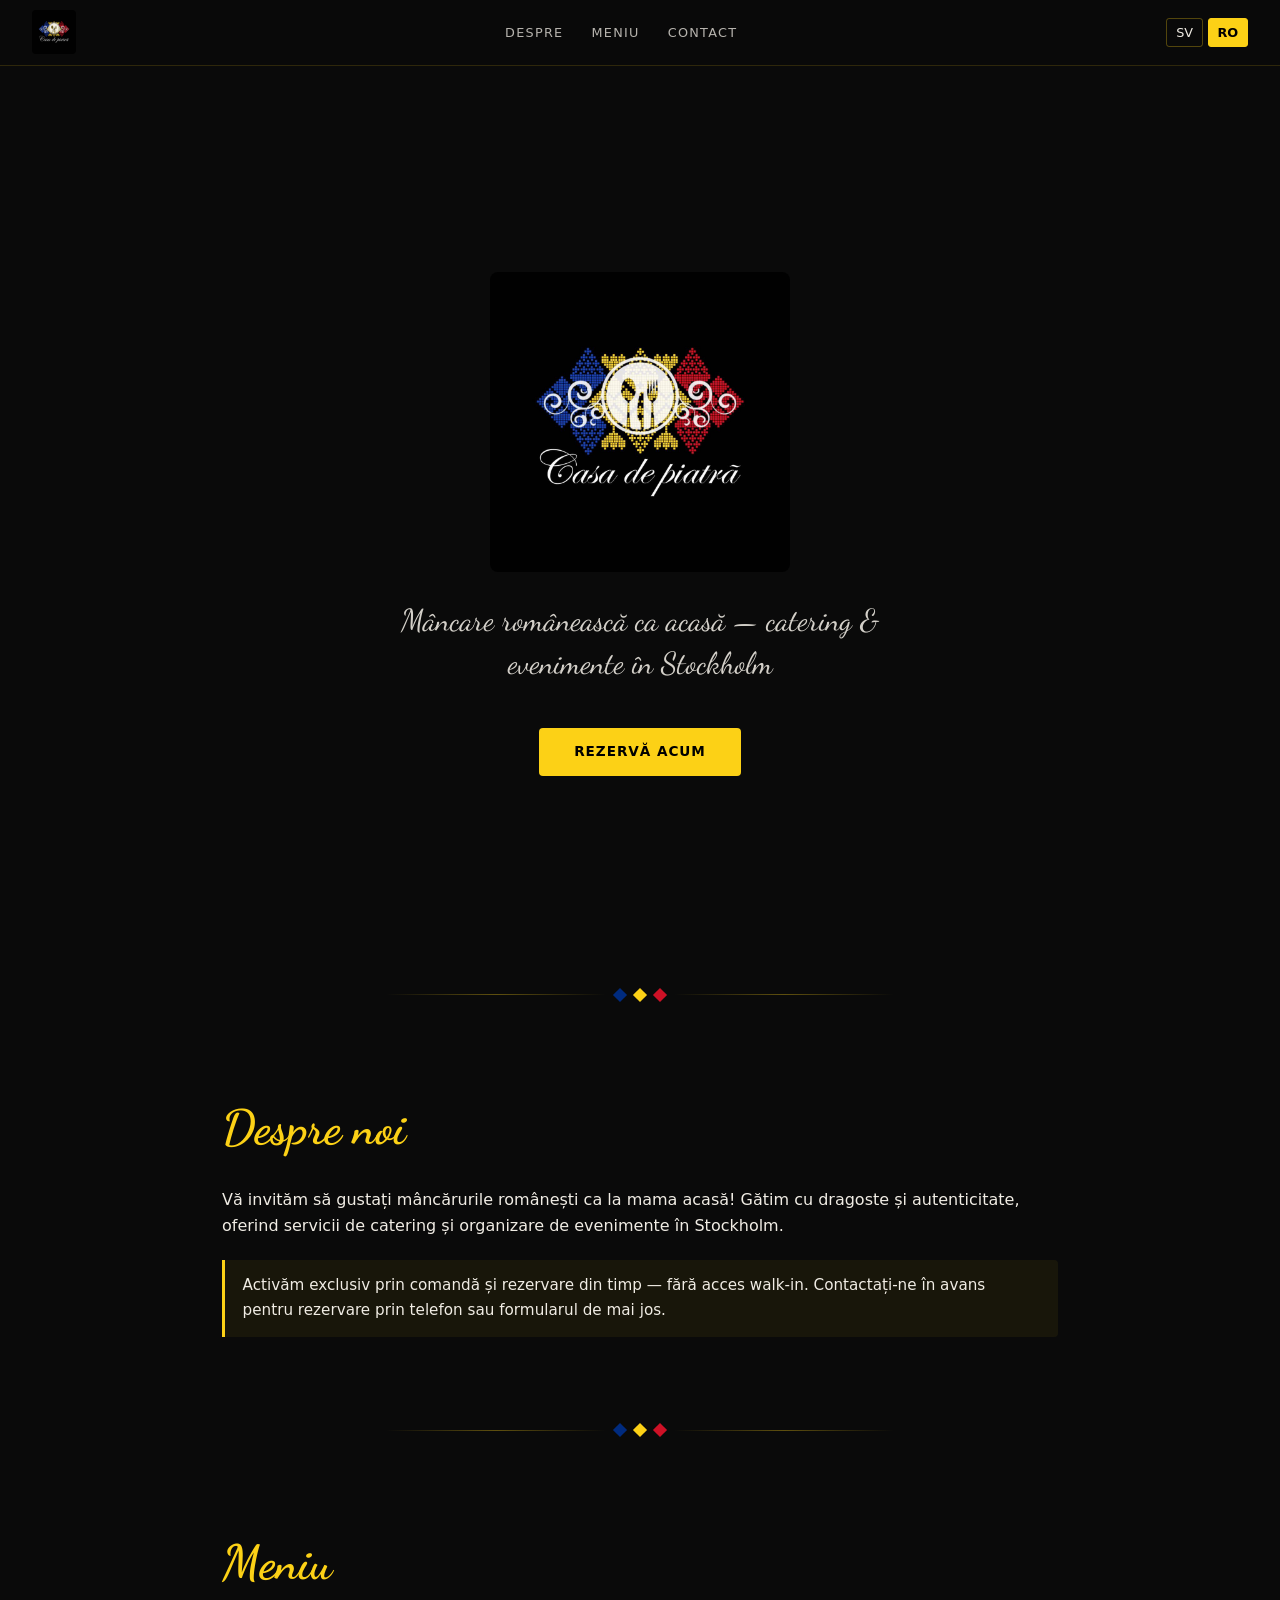
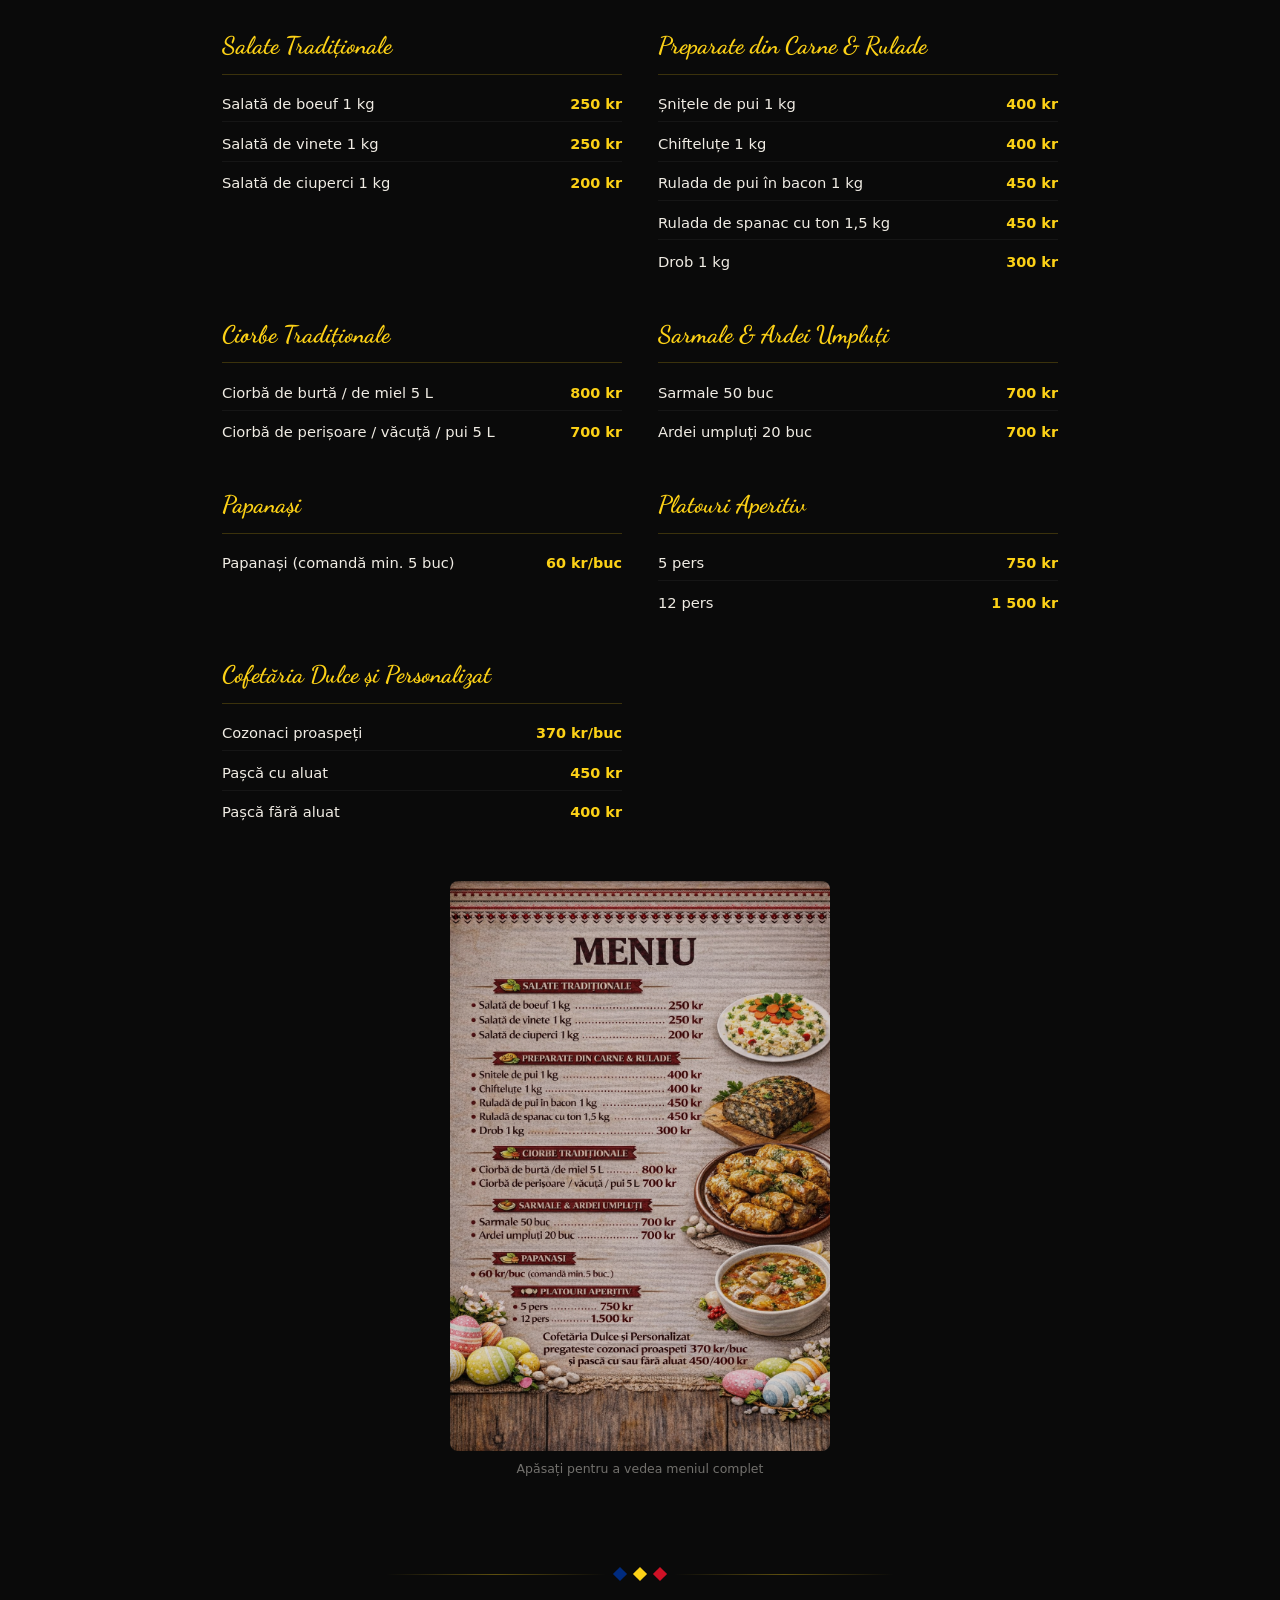
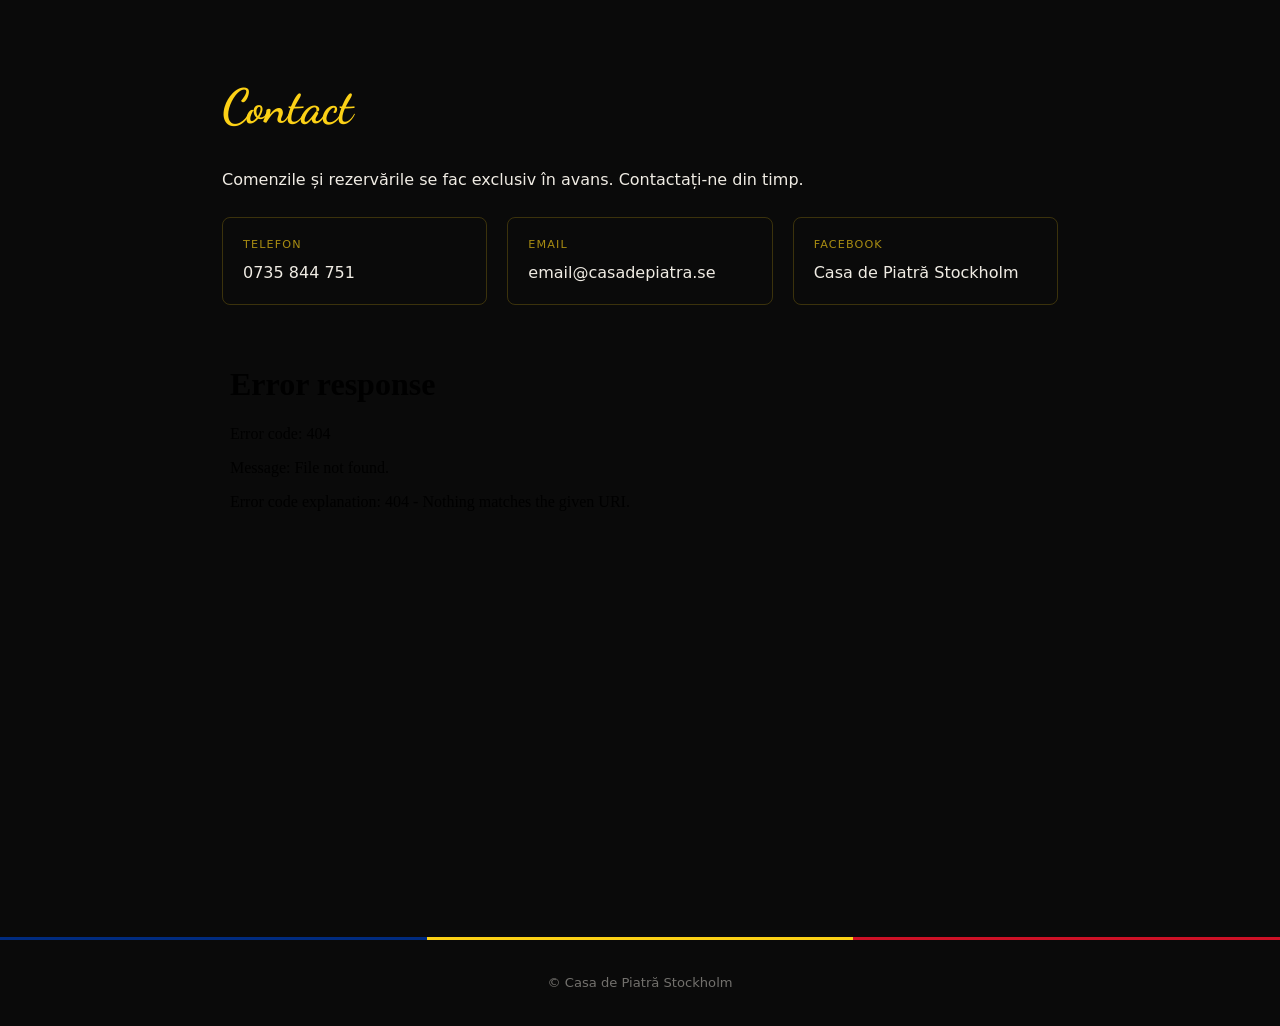
==== ro/index.html @ 5fe16483 "feat: add Romanian single-page site Co-Authored-By: Claude Sonnet 4.6 <noreply@anthropic.com>" ====
<!DOCTYPE html>
<html lang="ro">
<head>
  <meta charset="UTF-8">
  <meta name="viewport" content="width=device-width, initial-scale=1.0">
  <title>Casa de Piatră Stockholm — Catering &amp; evenimente românești</title>
  <meta name="description" content="Mâncare românească ca acasă — catering și organizare de evenimente în Stockholm. Sarmale, ciorbe, rulade și alte delicatese tradiționale.">
  <link rel="alternate" hreflang="sv" href="/sv/">
  <link rel="alternate" hreflang="ro" href="/ro/">
  <link rel="preconnect" href="https://fonts.googleapis.com">
  <link rel="preconnect" href="https://fonts.gstatic.com" crossorigin>
  <link href="https://fonts.googleapis.com/css2?family=Dancing+Script:wght@600;700&display=swap" rel="stylesheet">
  <link rel="stylesheet" href="../assets/style.css">
</head>
<body>

  <header class="site-header">
    <a href="#hero"><img class="logo" src="../assets/logo.jpg" alt="Casa de Piatră Stockholm logo"></a>
    <nav class="site-nav" aria-label="Navigație principală">
      <a href="#despre">Despre</a>
      <a href="#meniu">Meniu</a>
      <a href="#contact">Contact</a>
    </nav>
    <div class="lang-toggle" aria-label="Alegeți limba">
      <a href="/sv/" onclick="localStorage.setItem('cdp-lang','sv')">SV</a>
      <a href="/ro/" class="active" onclick="localStorage.setItem('cdp-lang','ro')">RO</a>
    </div>
  </header>

  <section class="hero" id="hero">
    <img class="hero-logo" src="../assets/logo.jpg" alt="Casa de Piatră Stockholm">
    <p class="tagline">Mâncare românească ca acasă — catering &amp; evenimente în Stockholm</p>
    <a class="btn" href="#contact">Rezervă acum</a>
  </section>

  <div class="divider" aria-hidden="true">
    <div class="divider-line"></div>
    <div class="divider-diamond blue"></div>
    <div class="divider-diamond gold"></div>
    <div class="divider-diamond red"></div>
    <div class="divider-line"></div>
  </div>

  <section id="despre">
    <div class="section-inner">
      <h2>Despre noi</h2>
      <p>Vă invităm să gustați mâncărurile românești ca la mama acasă! Gătim cu dragoste și autenticitate, oferind servicii de catering și organizare de evenimente în Stockholm.</p>
      <p class="about-note">Activăm exclusiv prin comandă și rezervare din timp — fără acces walk-in. Contactați-ne în avans pentru rezervare prin telefon sau formularul de mai jos.</p>
    </div>
  </section>

  <div class="divider" aria-hidden="true">
    <div class="divider-line"></div>
    <div class="divider-diamond blue"></div>
    <div class="divider-diamond gold"></div>
    <div class="divider-diamond red"></div>
    <div class="divider-line"></div>
  </div>

  <section id="meniu">
    <div class="section-inner">
      <h2>Meniu</h2>
      <div class="menu-categories">

        <div class="menu-category">
          <h3>Salate Tradiționale</h3>
          <ul class="menu-items">
            <li><span>Salată de boeuf 1 kg</span><span class="price">250 kr</span></li>
            <li><span>Salată de vinete 1 kg</span><span class="price">250 kr</span></li>
            <li><span>Salată de ciuperci 1 kg</span><span class="price">200 kr</span></li>
          </ul>
        </div>

        <div class="menu-category">
          <h3>Preparate din Carne &amp; Rulade</h3>
          <ul class="menu-items">
            <li><span>Șnițele de pui 1 kg</span><span class="price">400 kr</span></li>
            <li><span>Chifteluțe 1 kg</span><span class="price">400 kr</span></li>
            <li><span>Rulada de pui în bacon 1 kg</span><span class="price">450 kr</span></li>
            <li><span>Rulada de spanac cu ton 1,5 kg</span><span class="price">450 kr</span></li>
            <li><span>Drob 1 kg</span><span class="price">300 kr</span></li>
          </ul>
        </div>

        <div class="menu-category">
          <h3>Ciorbe Tradiționale</h3>
          <ul class="menu-items">
            <li><span>Ciorbă de burtă / de miel 5 L</span><span class="price">800 kr</span></li>
            <li><span>Ciorbă de perișoare / văcuță / pui 5 L</span><span class="price">700 kr</span></li>
          </ul>
        </div>

        <div class="menu-category">
          <h3>Sarmale &amp; Ardei Umpluți</h3>
          <ul class="menu-items">
            <li><span>Sarmale 50 buc</span><span class="price">700 kr</span></li>
            <li><span>Ardei umpluți 20 buc</span><span class="price">700 kr</span></li>
          </ul>
        </div>

        <div class="menu-category">
          <h3>Papanași</h3>
          <ul class="menu-items">
            <li><span>Papanași (comandă min. 5 buc)</span><span class="price">60 kr/buc</span></li>
          </ul>
        </div>

        <div class="menu-category">
          <h3>Platouri Aperitiv</h3>
          <ul class="menu-items">
            <li><span>5 pers</span><span class="price">750 kr</span></li>
            <li><span>12 pers</span><span class="price">1 500 kr</span></li>
          </ul>
        </div>

        <div class="menu-category">
          <h3>Cofetăria Dulce și Personalizat</h3>
          <ul class="menu-items">
            <li><span>Cozonaci proaspeți</span><span class="price">370 kr/buc</span></li>
            <li><span>Pașcă cu aluat</span><span class="price">450 kr</span></li>
            <li><span>Pașcă fără aluat</span><span class="price">400 kr</span></li>
          </ul>
        </div>

        <div class="menu-image-wrap">
          <a href="../assets/menu.png" target="_blank" rel="noopener">
            <img src="../assets/menu.png" alt="Meniu complet">
            <p class="menu-image-caption">Apăsați pentru a vedea meniul complet</p>
          </a>
        </div>

      </div>
    </div>
  </section>

  <div class="divider" aria-hidden="true">
    <div class="divider-line"></div>
    <div class="divider-diamond blue"></div>
    <div class="divider-diamond gold"></div>
    <div class="divider-diamond red"></div>
    <div class="divider-line"></div>
  </div>

  <section id="contact">
    <div class="section-inner">
      <h2>Contact</h2>
      <p class="contact-intro">Comenzile și rezervările se fac exclusiv în avans. Contactați-ne din timp.</p>

      <div class="contact-grid">
        <div class="contact-card">
          <span class="label">Telefon</span>
          <a href="tel:+40735844751">0735 844 751</a>
        </div>
        <div class="contact-card">
          <span class="label">Email</span>
          <a href="mailto:email@casadepiatra.se">email@casadepiatra.se</a>
        </div>
        <div class="contact-card">
          <span class="label">Facebook</span>
          <a href="https://www.facebook.com/casadepiatrastockholm/" target="_blank" rel="noopener noreferrer">Casa de Piatră Stockholm</a>
        </div>
      </div>

      <div class="tally-form">
        <!-- Replace TALLY_FORM_URL_HERE with your Tally.so embed URL, e.g. https://tally.so/embed/XXXXXX?alignLeft=1&hideTitle=1&transparentBackground=1 -->
        <iframe src="TALLY_FORM_URL_HERE" title="Formular de rezervare" loading="lazy"></iframe>
      </div>
    </div>
  </section>

  <div class="flag-bar"></div>
  <footer>
    <p>&copy; Casa de Piatră Stockholm</p>
  </footer>

</body>
</html>
---- assets/style.css ----
/* ── Design Tokens ── */
:root {
  --bg: #0a0a0a;
  --text: #f0ece4;
  --gold: #FCD116;
  --blue: #002B7F;
  --red: #CE1126;
  --gold-dark: #e5bc10;
  --font-heading: 'Dancing Script', cursive;
  --font-body: Inter, system-ui, -apple-system, sans-serif;
  --max-w: 900px;
}

/* ── Reset ── */
*, *::before, *::after { box-sizing: border-box; margin: 0; padding: 0; }
html { scroll-behavior: smooth; }
body { background: var(--bg); color: var(--text); font-family: var(--font-body); line-height: 1.65; }
a { color: inherit; text-decoration: none; }
img { max-width: 100%; display: block; }

/* ── Typography ── */
h2 { font-family: var(--font-heading); font-size: clamp(2rem, 5vw, 3rem); color: var(--gold); margin-bottom: 1.25rem; }
h1 { font-family: var(--font-heading); font-size: clamp(2.5rem, 6vw, 4rem); color: var(--gold); }
h3 { font-family: var(--font-heading); font-size: 1.5rem; }
p { margin-bottom: 0.9rem; }
p:last-child { margin-bottom: 0; }

/* ── Header ── */
.site-header {
  position: sticky;
  top: 0;
  z-index: 100;
  background: rgba(10, 10, 10, 0.96);
  backdrop-filter: blur(8px);
  -webkit-backdrop-filter: blur(8px);
  border-bottom: 1px solid rgba(252, 209, 22, 0.15);
  padding: 0.65rem 2rem;
  display: flex;
  align-items: center;
  justify-content: space-between;
  gap: 1rem;
}
.site-header .logo { height: 44px; border-radius: 4px; }
.site-nav { display: flex; gap: 1.75rem; align-items: center; }
.site-nav a {
  font-size: 0.8rem;
  letter-spacing: 0.1em;
  text-transform: uppercase;
  opacity: 0.75;
  transition: opacity 0.2s, color 0.2s;
}
.site-nav a:hover { opacity: 1; color: var(--gold); }
.lang-toggle { display: flex; gap: 0.3rem; font-size: 0.8rem; }
.lang-toggle a {
  padding: 0.2rem 0.55rem;
  border: 1px solid rgba(252, 209, 22, 0.3);
  border-radius: 3px;
  transition: background 0.2s, border-color 0.2s;
}
.lang-toggle a.active { background: var(--gold); color: #000; font-weight: 700; border-color: var(--gold); }
.lang-toggle a:not(.active):hover { border-color: var(--gold); }

/* ── Hero ── */
.hero {
  min-height: 100svh;
  display: flex;
  flex-direction: column;
  align-items: center;
  justify-content: center;
  text-align: center;
  padding: 5rem 2rem 4rem;
  gap: 1.75rem;
}
.hero .hero-logo { width: min(300px, 75vw); border-radius: 8px; }
.hero .tagline {
  font-family: var(--font-heading);
  font-size: clamp(1.2rem, 3.5vw, 1.9rem);
  opacity: 0.88;
  max-width: 580px;
  line-height: 1.4;
}
.btn {
  display: inline-block;
  padding: 0.8rem 2.2rem;
  background: var(--gold);
  color: #000;
  font-weight: 700;
  border-radius: 4px;
  letter-spacing: 0.07em;
  text-transform: uppercase;
  font-size: 0.85rem;
  transition: background 0.2s, transform 0.15s;
}
.btn:hover { background: var(--gold-dark); transform: translateY(-2px); }

/* ── Section Divider ── */
.divider {
  display: flex;
  align-items: center;
  justify-content: center;
  gap: 0.6rem;
  padding: 1.5rem 2rem;
}
.divider-line {
  flex: 1;
  max-width: 220px;
  height: 1px;
  background: linear-gradient(to right, transparent, rgba(252, 209, 22, 0.35), transparent);
}
.divider-diamond { width: 10px; height: 10px; transform: rotate(45deg); }
.divider-diamond.gold  { background: var(--gold); }
.divider-diamond.blue  { background: var(--blue); }
.divider-diamond.red   { background: var(--red);  }

/* ── Sections ── */
.section-inner { max-width: var(--max-w); margin: 0 auto; padding: 4rem 2rem; }

/* ── About ── */
.about-note {
  margin-top: 1.25rem;
  padding: 0.85rem 1.1rem;
  border-left: 3px solid var(--gold);
  background: rgba(252, 209, 22, 0.06);
  border-radius: 0 4px 4px 0;
  font-size: 0.95rem;
}

/* ── Menu ── */
.menu-categories { display: grid; gap: 2.25rem; margin-top: 1.5rem; }
@media (min-width: 640px) { .menu-categories { grid-template-columns: 1fr 1fr; } }
.menu-category h3 {
  color: var(--gold);
  border-bottom: 1px solid rgba(252, 209, 22, 0.2);
  padding-bottom: 0.5rem;
  margin-bottom: 0.85rem;
}
.menu-items { list-style: none; display: grid; gap: 0.35rem; }
.menu-items li {
  display: flex;
  justify-content: space-between;
  align-items: baseline;
  gap: 0.75rem;
  font-size: 0.92rem;
  padding: 0.25rem 0;
  border-bottom: 1px solid rgba(255, 255, 255, 0.05);
}
.menu-items li:last-child { border-bottom: none; }
.price { color: var(--gold); white-space: nowrap; font-weight: 600; font-size: 0.9rem; }
.menu-image-wrap {
  grid-column: 1 / -1;
  text-align: center;
  margin-top: 1rem;
}
.menu-image-wrap a { display: inline-block; }
.menu-image-wrap img { max-width: min(380px, 100%); margin: 0 auto; border-radius: 8px; opacity: 0.85; transition: opacity 0.2s; }
.menu-image-wrap a:hover img { opacity: 1; }
.menu-image-caption { font-size: 0.78rem; opacity: 0.45; margin-top: 0.5rem; }

/* ── Contact ── */
.contact-intro { margin-bottom: 1.5rem; }
.contact-grid {
  display: grid;
  grid-template-columns: repeat(auto-fit, minmax(190px, 1fr));
  gap: 1.25rem;
  margin-bottom: 2.5rem;
}
.contact-card {
  padding: 1.1rem 1.25rem;
  border: 1px solid rgba(252, 209, 22, 0.2);
  border-radius: 8px;
  display: flex;
  flex-direction: column;
  gap: 0.35rem;
  transition: border-color 0.2s;
}
.contact-card:hover { border-color: rgba(252, 209, 22, 0.5); }
.contact-card .label {
  font-size: 0.7rem;
  text-transform: uppercase;
  letter-spacing: 0.1em;
  color: var(--gold);
  opacity: 0.65;
}
.contact-card a:hover { color: var(--gold); }
.tally-form iframe {
  width: 100%;
  border: none;
  border-radius: 8px;
  min-height: 520px;
  background: transparent;
}

/* ── Footer ── */
.flag-bar {
  height: 3px;
  background: linear-gradient(to right, var(--blue) 33.33%, var(--gold) 33.33% 66.66%, var(--red) 66.66%);
}
footer { text-align: center; padding: 2rem 1rem; font-size: 0.82rem; opacity: 0.45; }

/* ── Mobile ── */
@media (max-width: 640px) {
  .site-header { padding: 0.65rem 1rem; }
  .site-nav { gap: 1rem; }
  .section-inner { padding: 3rem 1.25rem; }
  .hero { padding: 4rem 1.25rem 3rem; gap: 1.5rem; }
}

/* ── Accessibility ── */
a:focus-visible,
.btn:focus-visible { outline: 2px solid var(--gold); outline-offset: 3px; }
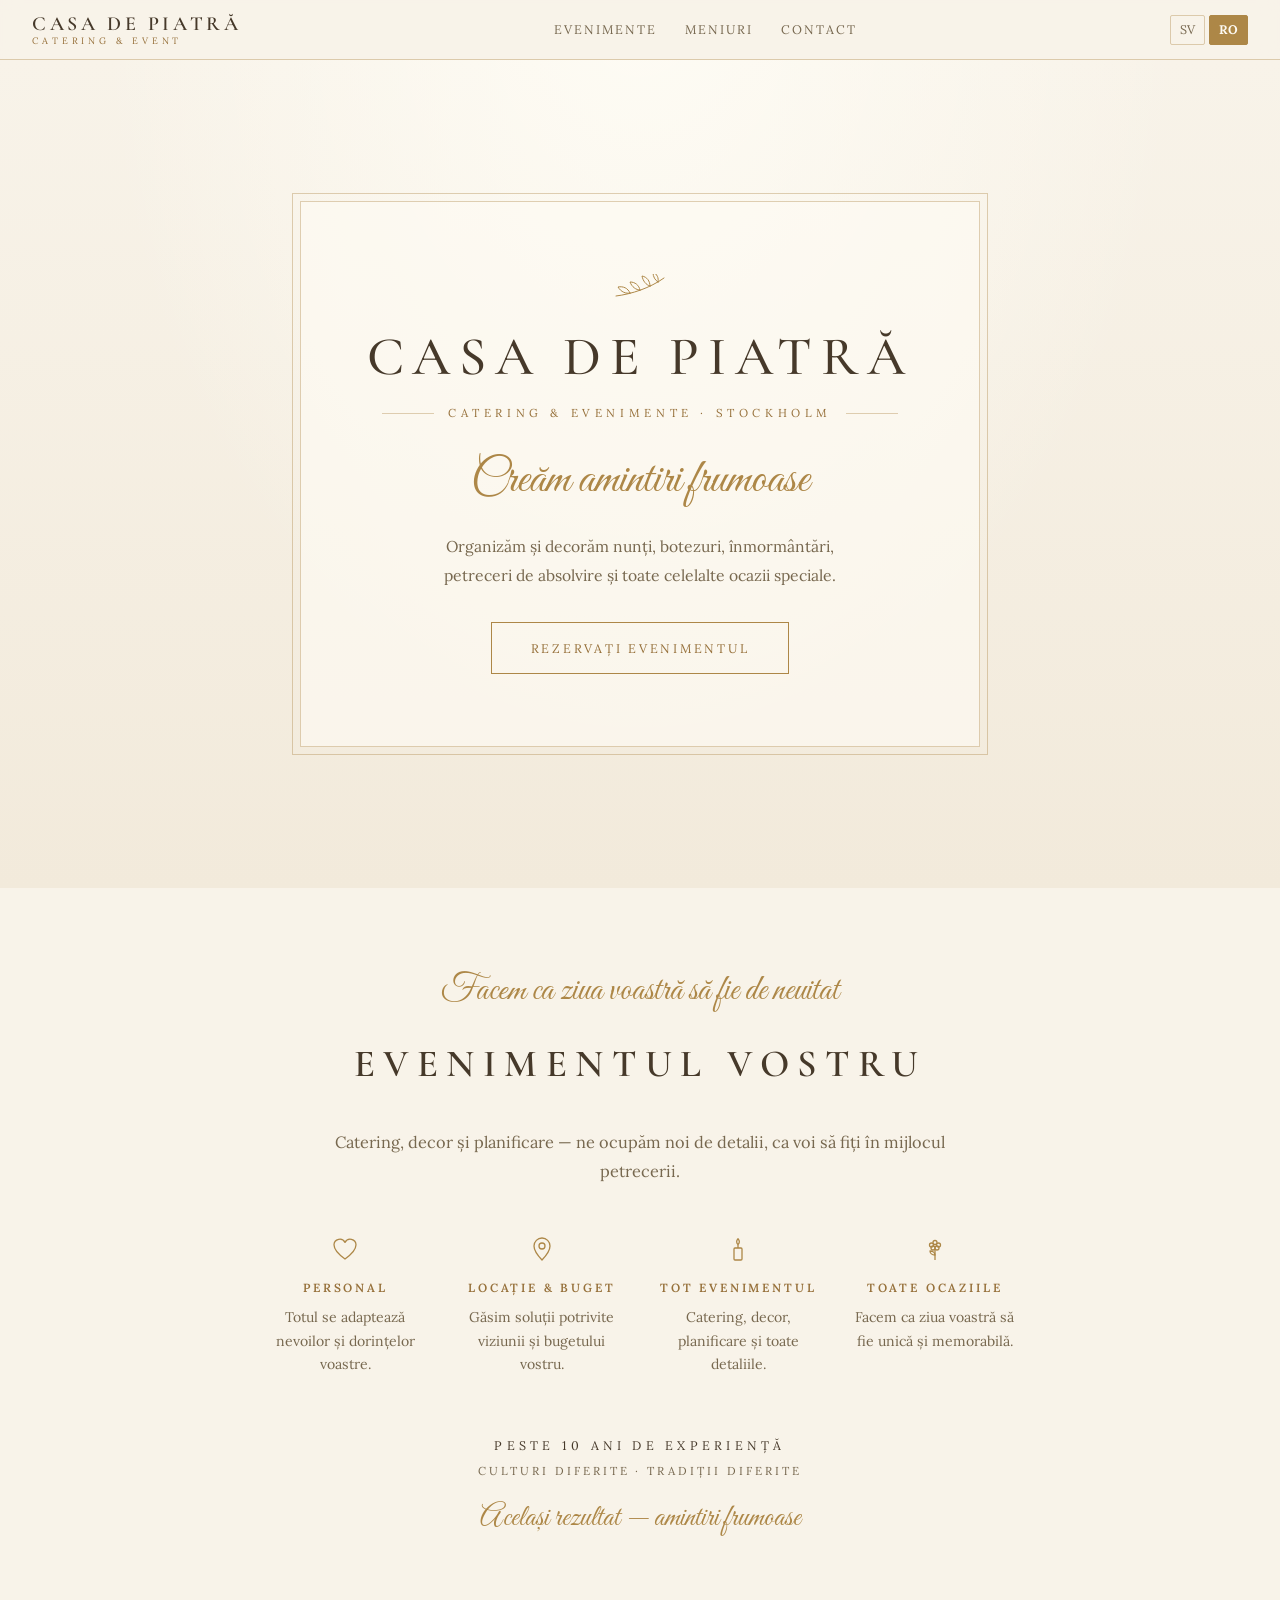
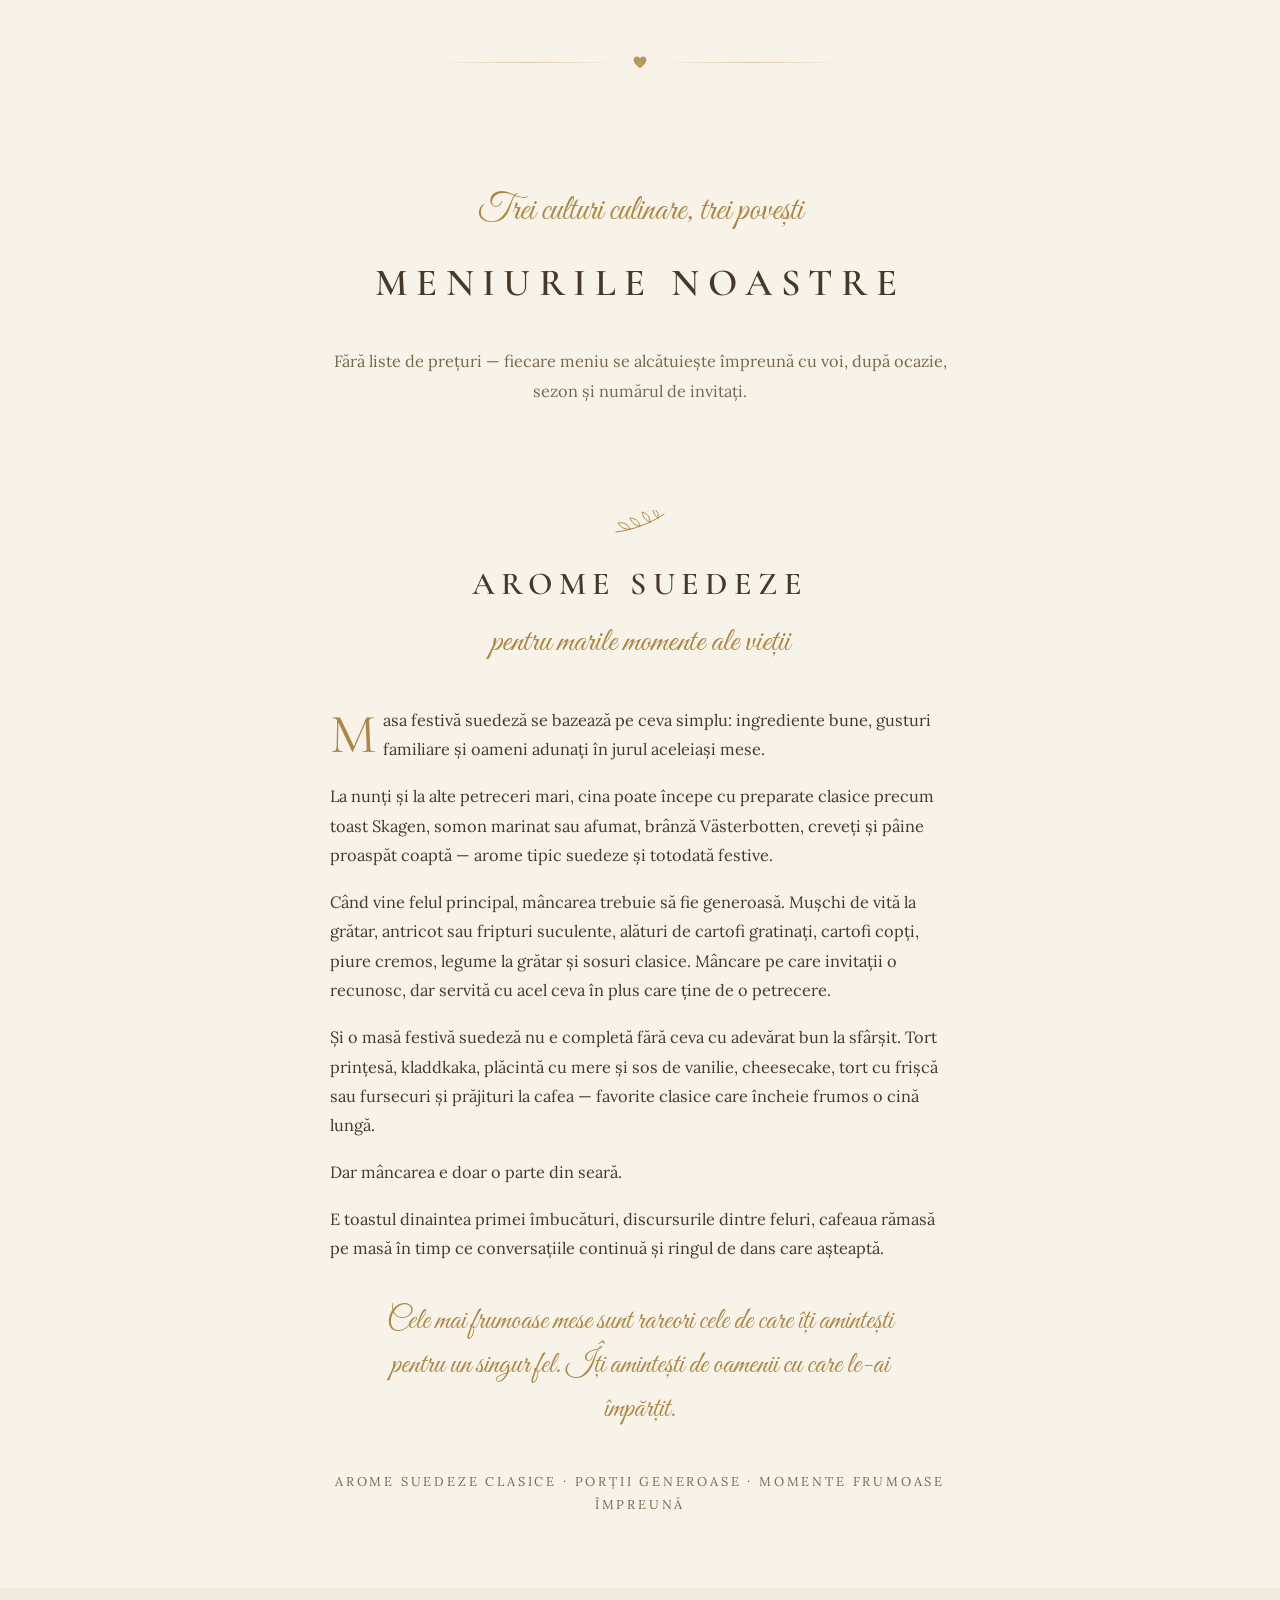
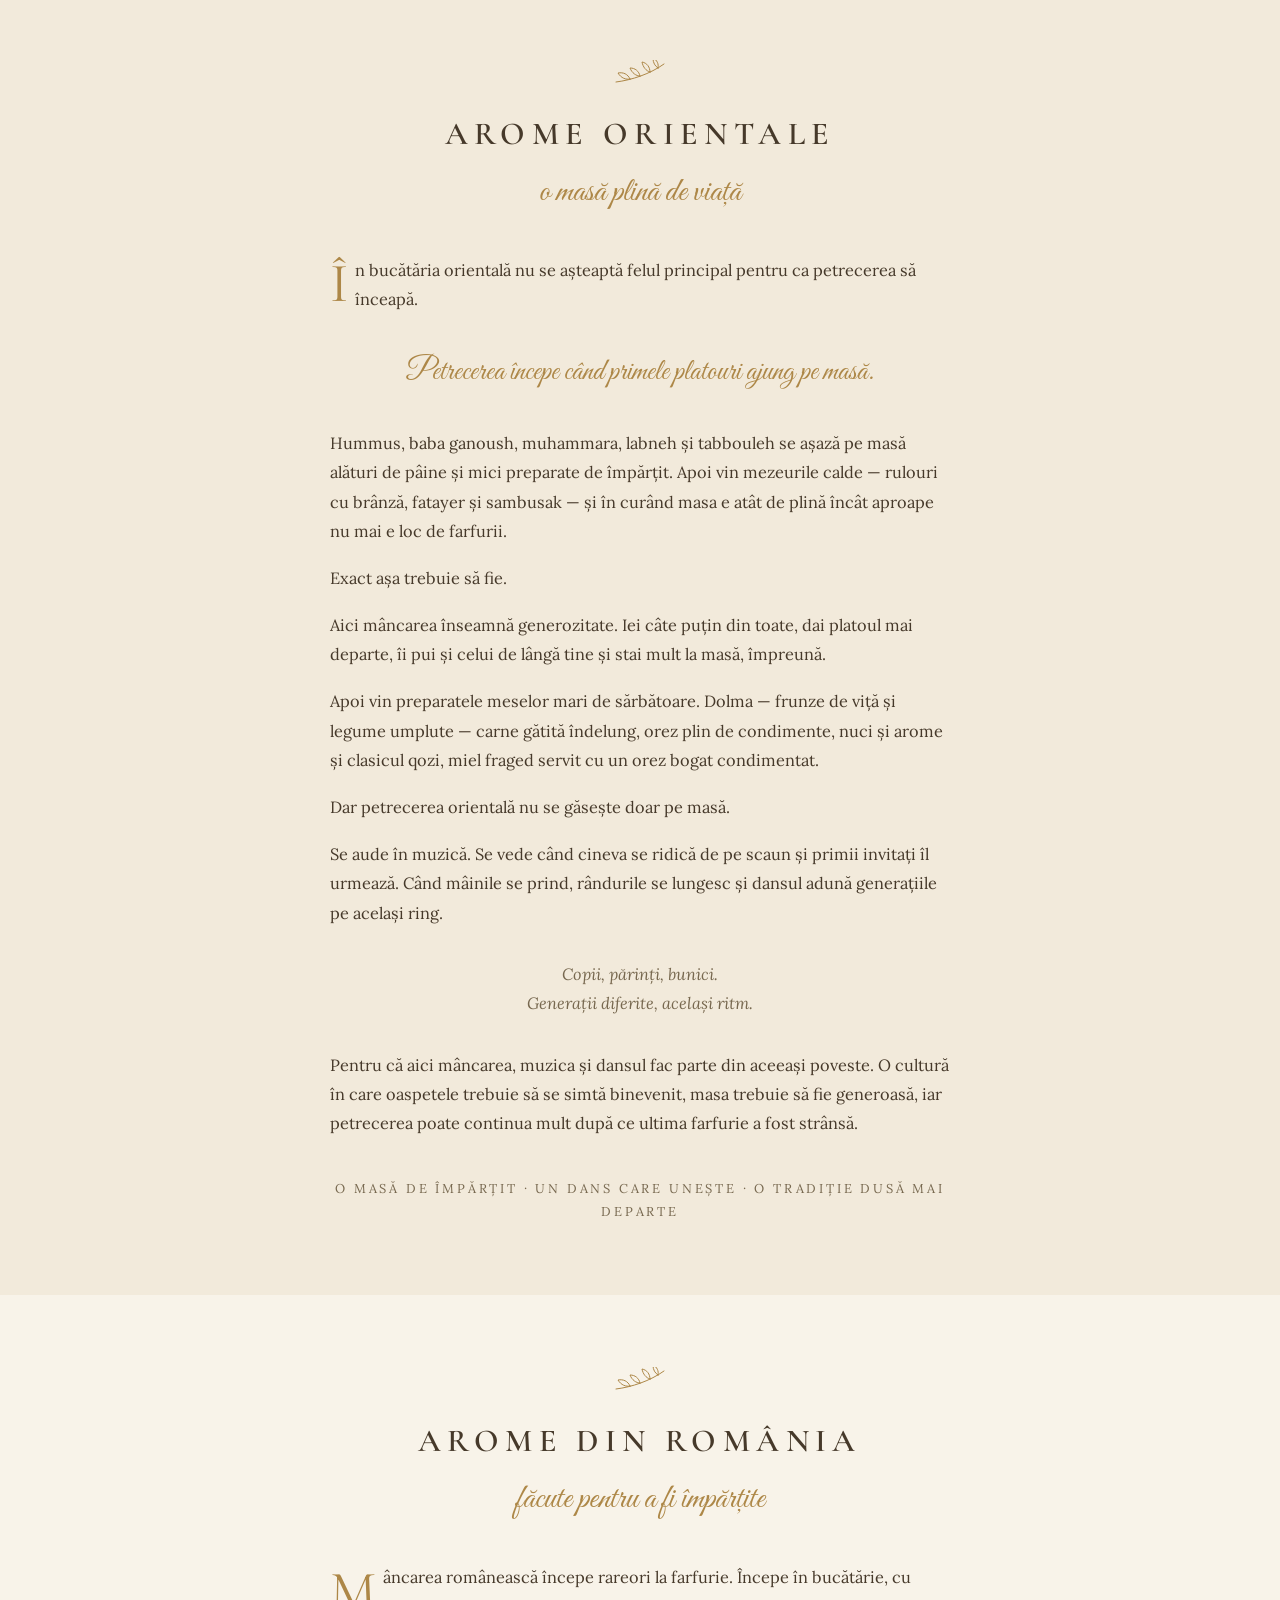
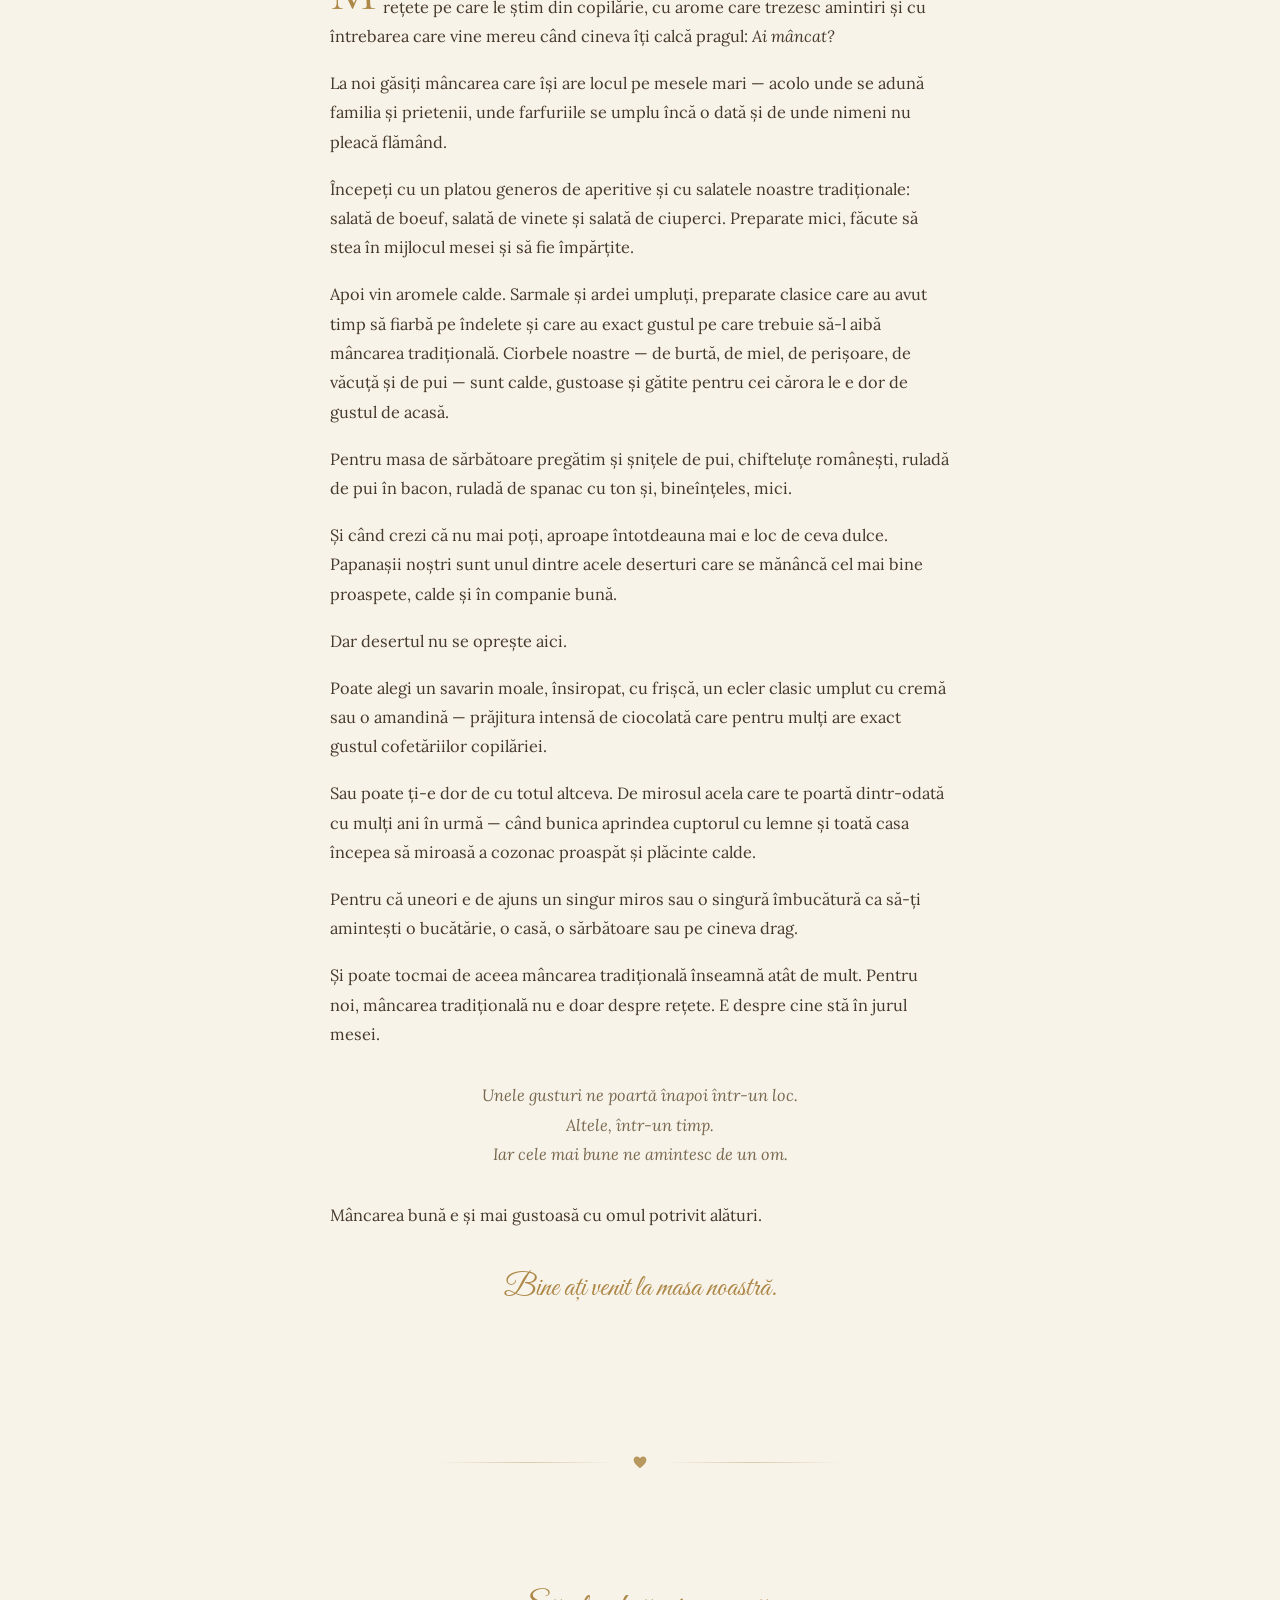
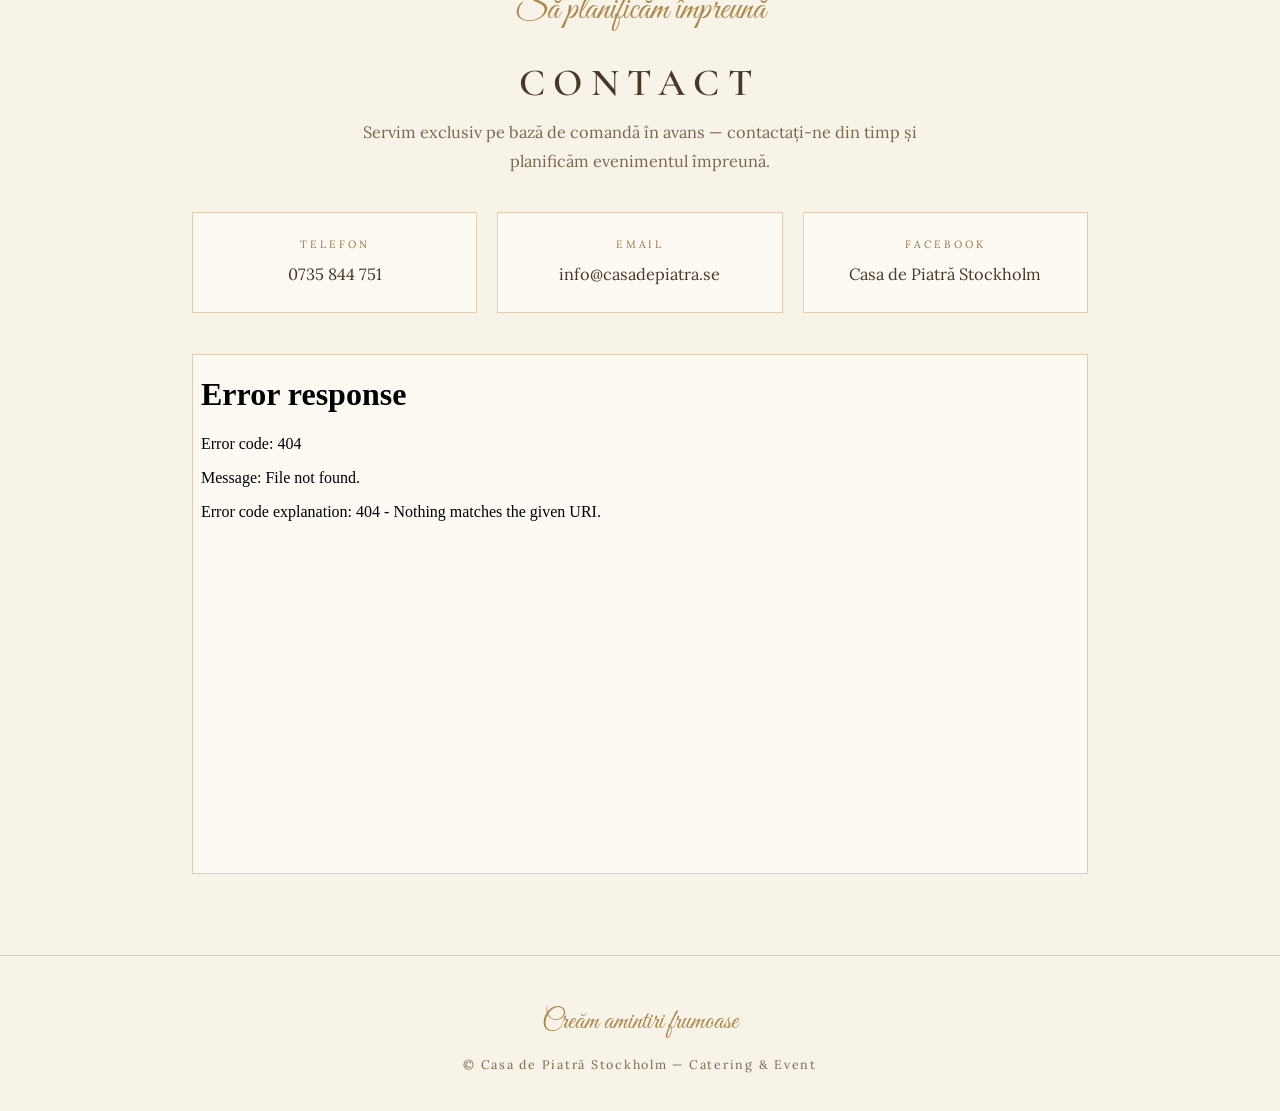
==== commit e323d6c0: "feat: light event-focused redesign with narrative menus Redesign per Gabriella's feedback: cream/gol" ====
--- a/ro/index.html
+++ b/ro/index.html
@@ -3,22 +3,25 @@
 <head>
   <meta charset="UTF-8">
   <meta name="viewport" content="width=device-width, initial-scale=1.0">
-  <title>Casa de Piatră Stockholm — Catering &amp; evenimente românești</title>
-  <meta name="description" content="Mâncare românească ca acasă — catering și organizare de evenimente în Stockholm. Sarmale, ciorbe, rulade și alte delicatese tradiționale.">
+  <title>Casa de Piatră Stockholm — Catering &amp; evenimente pentru marile momente</title>
+  <meta name="description" content="Catering și organizare de evenimente în Stockholm. Meniuri festive suedeze, orientale și românești pentru nunți, botezuri și toate ocaziile speciale.">
   <link rel="alternate" hreflang="sv" href="/sv/">
   <link rel="alternate" hreflang="ro" href="/ro/">
   <link rel="preconnect" href="https://fonts.googleapis.com">
   <link rel="preconnect" href="https://fonts.gstatic.com" crossorigin>
-  <link href="https://fonts.googleapis.com/css2?family=Dancing+Script:wght@600;700&display=swap" rel="stylesheet">
+  <link href="https://fonts.googleapis.com/css2?family=Cormorant+Garamond:wght@500;600&family=Great+Vibes&family=Lora:ital,wght@0,400;0,600;1,400&display=swap" rel="stylesheet">
   <link rel="stylesheet" href="../assets/style.css">
 </head>
 <body>
 
   <header class="site-header">
-    <a href="#hero"><img class="logo" src="../assets/logo.jpg" alt="Casa de Piatră Stockholm logo"></a>
+    <a href="#hero" class="wordmark">
+      <span class="name">Casa de Piatră</span>
+      <span class="sub">Catering &amp; Event</span>
+    </a>
     <nav class="site-nav" aria-label="Navigație principală">
-      <a href="#despre">Despre</a>
-      <a href="#meniu">Meniu</a>
+      <a href="#eveniment">Evenimente</a>
+      <a href="#meniuri">Meniuri</a>
       <a href="#contact">Contact</a>
     </nav>
     <div class="lang-toggle" aria-label="Alegeți limba">
@@ -28,132 +31,146 @@
   </header>
 
   <section class="hero" id="hero">
-    <img class="hero-logo" src="../assets/logo.jpg" alt="Casa de Piatră Stockholm">
-    <p class="tagline">Mâncare românească ca acasă — catering &amp; evenimente în Stockholm</p>
-    <a class="btn" href="#contact">Rezervă acum</a>
-  </section>
-
-  <div class="divider" aria-hidden="true">
-    <div class="divider-line"></div>
-    <div class="divider-diamond blue"></div>
-    <div class="divider-diamond gold"></div>
-    <div class="divider-diamond red"></div>
-    <div class="divider-line"></div>
-  </div>
-
-  <section id="despre">
-    <div class="section-inner">
-      <h2>Despre noi</h2>
-      <p>Vă invităm să gustați mâncărurile românești ca la mama acasă! Gătim cu dragoste și autenticitate, oferind servicii de catering și organizare de evenimente în Stockholm.</p>
-      <p class="about-note">Activăm exclusiv prin comandă și rezervare din timp — fără acces walk-in. Contactați-ne în avans pentru rezervare prin telefon sau formularul de mai jos.</p>
+    <div class="hero-frame">
+      <svg class="sprig" width="60" height="26" viewBox="0 0 60 26" aria-hidden="true"><g fill="none" stroke="currentColor" stroke-width="1" stroke-linecap="round"><path d="M6 22C22 20 40 14 54 4"/><path d="M20 19c-2-5-7-7-12-6 3 5 8 7 12 6z"/><path d="M30 16c-1-5-5-8-10-8 2 5 6 8 10 8z"/><path d="M40 12c0-5-3-9-8-10 1 5 4 9 8 10z"/><path d="M48 8c1-4-1-8-5-10 0 5 2 8 5 10z"/></g></svg>
+      <h1>Casa de Piatră</h1>
+      <div class="subtitle-rule"><span class="subtitle">Catering &amp; Evenimente · Stockholm</span></div>
+      <p class="promise">Creăm amintiri frumoase</p>
+      <p class="occasions">Organizăm și decorăm nunți, botezuri, înmormântări, petreceri de absolvire și toate celelalte ocazii speciale.</p>
+      <a class="btn" href="#contact">Rezervați evenimentul</a>
     </div>
   </section>
 
-  <div class="divider" aria-hidden="true">
-    <div class="divider-line"></div>
-    <div class="divider-diamond blue"></div>
-    <div class="divider-diamond gold"></div>
-    <div class="divider-diamond red"></div>
-    <div class="divider-line"></div>
-  </div>
+  <section id="eveniment">
+    <div class="section-inner">
+      <span class="section-kicker">Facem ca ziua voastră să fie de neuitat</span>
+      <h2>Evenimentul vostru</h2>
+      <p class="section-lead">Catering, decor și planificare — ne ocupăm noi de detalii, ca voi să fiți în mijlocul petrecerii.</p>
 
-  <section id="meniu">
-    <div class="section-inner">
-      <h2>Meniu</h2>
-      <div class="menu-categories">
+      <div class="pillars">
+        <div class="pillar">
+          <svg class="icon" width="28" height="28" viewBox="0 0 28 28" aria-hidden="true"><path d="M14 24C7 19 3 14.5 3 9.8A5.8 5.8 0 0 1 14 7.4 5.8 5.8 0 0 1 25 9.8C25 14.5 21 19 14 24z" fill="none" stroke="currentColor" stroke-width="1.3" stroke-linejoin="round"/></svg>
+          <h3>Personal</h3>
+          <p>Totul se adaptează nevoilor și dorințelor voastre.</p>
+        </div>
+        <div class="pillar">
+          <svg class="icon" width="28" height="28" viewBox="0 0 28 28" aria-hidden="true"><g fill="none" stroke="currentColor" stroke-width="1.3" stroke-linejoin="round"><path d="M14 25s8-8.4 8-14a8 8 0 1 0-16 0c0 5.6 8 14 8 14z"/><circle cx="14" cy="11" r="3"/></g></svg>
+          <h3>Locație &amp; buget</h3>
+          <p>Găsim soluții potrivite viziunii și bugetului vostru.</p>
+        </div>
+        <div class="pillar">
+          <svg class="icon" width="28" height="28" viewBox="0 0 28 28" aria-hidden="true"><g fill="none" stroke="currentColor" stroke-width="1.3" stroke-linejoin="round"><rect x="10" y="13" width="8" height="12" rx="1"/><path d="M14 9.5c1.8-1.6 1.8-3.7 0-5.7-1.8 2-1.8 4.1 0 5.7z"/><path d="M14 9.5V13"/></g></svg>
+          <h3>Tot evenimentul</h3>
+          <p>Catering, decor, planificare și toate detaliile.</p>
+        </div>
+        <div class="pillar">
+          <svg class="icon" width="28" height="28" viewBox="0 0 28 28" aria-hidden="true"><g fill="none" stroke="currentColor" stroke-width="1.3" stroke-linejoin="round"><circle cx="14" cy="7.5" r="2"/><circle cx="10.5" cy="10" r="2"/><circle cx="17.5" cy="10" r="2"/><circle cx="12" cy="13" r="2"/><circle cx="16" cy="13" r="2"/><path d="M14 15v10"/><path d="M14 20c-3 0-5-2-5-4 3 0 5 2 5 4z"/></g></svg>
+          <h3>Toate ocaziile</h3>
+          <p>Facem ca ziua voastră să fie unică și memorabilă.</p>
+        </div>
+      </div>
 
-        <div class="menu-category">
-          <h3>Salate Tradiționale</h3>
-          <ul class="menu-items">
-            <li><span>Salată de boeuf 1 kg</span><span class="price">250 kr</span></li>
-            <li><span>Salată de vinete 1 kg</span><span class="price">250 kr</span></li>
-            <li><span>Salată de ciuperci 1 kg</span><span class="price">200 kr</span></li>
-          </ul>
-        </div>
-
-        <div class="menu-category">
-          <h3>Preparate din Carne &amp; Rulade</h3>
-          <ul class="menu-items">
-            <li><span>Șnițele de pui 1 kg</span><span class="price">400 kr</span></li>
-            <li><span>Chifteluțe 1 kg</span><span class="price">400 kr</span></li>
-            <li><span>Rulada de pui în bacon 1 kg</span><span class="price">450 kr</span></li>
-            <li><span>Rulada de spanac cu ton 1,5 kg</span><span class="price">450 kr</span></li>
-            <li><span>Drob 1 kg</span><span class="price">300 kr</span></li>
-          </ul>
-        </div>
-
-        <div class="menu-category">
-          <h3>Ciorbe Tradiționale</h3>
-          <ul class="menu-items">
-            <li><span>Ciorbă de burtă / de miel 5 L</span><span class="price">800 kr</span></li>
-            <li><span>Ciorbă de perișoare / văcuță / pui 5 L</span><span class="price">700 kr</span></li>
-          </ul>
-        </div>
-
-        <div class="menu-category">
-          <h3>Sarmale &amp; Ardei Umpluți</h3>
-          <ul class="menu-items">
-            <li><span>Sarmale 50 buc</span><span class="price">700 kr</span></li>
-            <li><span>Ardei umpluți 20 buc</span><span class="price">700 kr</span></li>
-          </ul>
-        </div>
-
-        <div class="menu-category">
-          <h3>Papanași</h3>
-          <ul class="menu-items">
-            <li><span>Papanași (comandă min. 5 buc)</span><span class="price">60 kr/buc</span></li>
-          </ul>
-        </div>
-
-        <div class="menu-category">
-          <h3>Platouri Aperitiv</h3>
-          <ul class="menu-items">
-            <li><span>5 pers</span><span class="price">750 kr</span></li>
-            <li><span>12 pers</span><span class="price">1 500 kr</span></li>
-          </ul>
-        </div>
-
-        <div class="menu-category">
-          <h3>Cofetăria Dulce și Personalizat</h3>
-          <ul class="menu-items">
-            <li><span>Cozonaci proaspeți</span><span class="price">370 kr/buc</span></li>
-            <li><span>Pașcă cu aluat</span><span class="price">450 kr</span></li>
-            <li><span>Pașcă fără aluat</span><span class="price">400 kr</span></li>
-          </ul>
-        </div>
-
-        <div class="menu-image-wrap">
-          <a href="../assets/menu.png" target="_blank" rel="noopener">
-            <img src="../assets/menu.png" alt="Meniu complet">
-            <p class="menu-image-caption">Apăsați pentru a vedea meniul complet</p>
-          </a>
-        </div>
-
+      <div class="experience">
+        <p class="years">Peste 10 ani de experiență</p>
+        <p class="cultures">Culturi diferite · Tradiții diferite</p>
+        <p class="result">Același rezultat — amintiri frumoase</p>
       </div>
     </div>
   </section>
 
   <div class="divider" aria-hidden="true">
-    <div class="divider-line"></div>
-    <div class="divider-diamond blue"></div>
-    <div class="divider-diamond gold"></div>
-    <div class="divider-diamond red"></div>
-    <div class="divider-line"></div>
+    <svg width="14" height="13" viewBox="0 0 14 13"><path d="M7 12.2C3.2 9.3.6 6.8.6 4A3.4 3.4 0 0 1 7 2.3 3.4 3.4 0 0 1 13.4 4c0 2.8-2.6 5.3-6.4 8.2z" fill="currentColor" opacity="0.85"/></svg>
+  </div>
+
+  <section id="meniuri">
+    <div class="section-inner" style="padding-bottom: 2rem;">
+      <span class="section-kicker">Trei culturi culinare, trei povești</span>
+      <h2>Meniurile noastre</h2>
+      <p class="section-lead">Fără liste de prețuri — fiecare meniu se alcătuiește împreună cu voi, după ocazie, sezon și numărul de invitați.</p>
+    </div>
+
+    <article class="chapter">
+      <div class="chapter-inner">
+        <div class="chapter-head">
+          <svg class="sprig" width="60" height="26" viewBox="0 0 60 26" aria-hidden="true"><g fill="none" stroke="currentColor" stroke-width="1" stroke-linecap="round"><path d="M6 22C22 20 40 14 54 4"/><path d="M20 19c-2-5-7-7-12-6 3 5 8 7 12 6z"/><path d="M30 16c-1-5-5-8-10-8 2 5 6 8 10 8z"/><path d="M40 12c0-5-3-9-8-10 1 5 4 9 8 10z"/><path d="M48 8c1-4-1-8-5-10 0 5 2 8 5 10z"/></g></svg>
+          <h3>Arome suedeze</h3>
+          <p class="chapter-sub">pentru marile momente ale vieții</p>
+        </div>
+        <p class="opening">Masa festivă suedeză se bazează pe ceva simplu: ingrediente bune, gusturi familiare și oameni adunați în jurul aceleiași mese.</p>
+        <p>La nunți și la alte petreceri mari, cina poate începe cu preparate clasice precum toast Skagen, somon marinat sau afumat, brânză Västerbotten, creveți și pâine proaspăt coaptă — arome tipic suedeze și totodată festive.</p>
+        <p>Când vine felul principal, mâncarea trebuie să fie generoasă. Mușchi de vită la grătar, antricot sau fripturi suculente, alături de cartofi gratinați, cartofi copți, piure cremos, legume la grătar și sosuri clasice. Mâncare pe care invitații o recunosc, dar servită cu acel ceva în plus care ține de o petrecere.</p>
+        <p>Și o masă festivă suedeză nu e completă fără ceva cu adevărat bun la sfârșit. Tort prințesă, kladdkaka, plăcintă cu mere și sos de vanilie, cheesecake, tort cu frișcă sau fursecuri și prăjituri la cafea — favorite clasice care încheie frumos o cină lungă.</p>
+        <p>Dar mâncarea e doar o parte din seară.</p>
+        <p>E toastul dinaintea primei îmbucături, discursurile dintre feluri, cafeaua rămasă pe masă în timp ce conversațiile continuă și ringul de dans care așteaptă.</p>
+        <p class="accent">Cele mai frumoase mese sunt rareori cele de care îți amintești pentru un singur fel. Îți amintești de oamenii cu care le-ai împărțit.</p>
+        <p class="outro">Arome suedeze clasice · Porții generoase · Momente frumoase împreună</p>
+      </div>
+    </article>
+
+    <article class="chapter">
+      <div class="chapter-inner">
+        <div class="chapter-head">
+          <svg class="sprig" width="60" height="26" viewBox="0 0 60 26" aria-hidden="true"><g fill="none" stroke="currentColor" stroke-width="1" stroke-linecap="round"><path d="M6 22C22 20 40 14 54 4"/><path d="M20 19c-2-5-7-7-12-6 3 5 8 7 12 6z"/><path d="M30 16c-1-5-5-8-10-8 2 5 6 8 10 8z"/><path d="M40 12c0-5-3-9-8-10 1 5 4 9 8 10z"/><path d="M48 8c1-4-1-8-5-10 0 5 2 8 5 10z"/></g></svg>
+          <h3>Arome orientale</h3>
+          <p class="chapter-sub">o masă plină de viață</p>
+        </div>
+        <p class="opening">În bucătăria orientală nu se așteaptă felul principal pentru ca petrecerea să înceapă.</p>
+        <p class="accent">Petrecerea începe când primele platouri ajung pe masă.</p>
+        <p>Hummus, baba ganoush, muhammara, labneh și tabbouleh se așază pe masă alături de pâine și mici preparate de împărțit. Apoi vin mezeurile calde — rulouri cu brânză, fatayer și sambusak — și în curând masa e atât de plină încât aproape nu mai e loc de farfurii.</p>
+        <p>Exact așa trebuie să fie.</p>
+        <p>Aici mâncarea înseamnă generozitate. Iei câte puțin din toate, dai platoul mai departe, îi pui și celui de lângă tine și stai mult la masă, împreună.</p>
+        <p>Apoi vin preparatele meselor mari de sărbătoare. Dolma — frunze de viță și legume umplute — carne gătită îndelung, orez plin de condimente, nuci și arome și clasicul qozi, miel fraged servit cu un orez bogat condimentat.</p>
+        <p>Dar petrecerea orientală nu se găsește doar pe masă.</p>
+        <p>Se aude în muzică. Se vede când cineva se ridică de pe scaun și primii invitați îl urmează. Când mâinile se prind, rândurile se lungesc și dansul adună generațiile pe același ring.</p>
+        <p class="verse">Copii, părinți, bunici.<br>Generații diferite, același ritm.</p>
+        <p>Pentru că aici mâncarea, muzica și dansul fac parte din aceeași poveste. O cultură în care oaspetele trebuie să se simtă binevenit, masa trebuie să fie generoasă, iar petrecerea poate continua mult după ce ultima farfurie a fost strânsă.</p>
+        <p class="outro">O masă de împărțit · Un dans care unește · O tradiție dusă mai departe</p>
+      </div>
+    </article>
+
+    <article class="chapter">
+      <div class="chapter-inner">
+        <div class="chapter-head">
+          <svg class="sprig" width="60" height="26" viewBox="0 0 60 26" aria-hidden="true"><g fill="none" stroke="currentColor" stroke-width="1" stroke-linecap="round"><path d="M6 22C22 20 40 14 54 4"/><path d="M20 19c-2-5-7-7-12-6 3 5 8 7 12 6z"/><path d="M30 16c-1-5-5-8-10-8 2 5 6 8 10 8z"/><path d="M40 12c0-5-3-9-8-10 1 5 4 9 8 10z"/><path d="M48 8c1-4-1-8-5-10 0 5 2 8 5 10z"/></g></svg>
+          <h3>Arome din România</h3>
+          <p class="chapter-sub">făcute pentru a fi împărțite</p>
+        </div>
+        <p class="opening">Mâncarea românească începe rareori la farfurie. Începe în bucătărie, cu rețete pe care le știm din copilărie, cu arome care trezesc amintiri și cu întrebarea care vine mereu când cineva îți calcă pragul: <em>Ai mâncat?</em></p>
+        <p>La noi găsiți mâncarea care își are locul pe mesele mari — acolo unde se adună familia și prietenii, unde farfuriile se umplu încă o dată și de unde nimeni nu pleacă flămând.</p>
+        <p>Începeți cu un platou generos de aperitive și cu salatele noastre tradiționale: salată de boeuf, salată de vinete și salată de ciuperci. Preparate mici, făcute să stea în mijlocul mesei și să fie împărțite.</p>
+        <p>Apoi vin aromele calde. Sarmale și ardei umpluți, preparate clasice care au avut timp să fiarbă pe îndelete și care au exact gustul pe care trebuie să-l aibă mâncarea tradițională. Ciorbele noastre — de burtă, de miel, de perișoare, de văcuță și de pui — sunt calde, gustoase și gătite pentru cei cărora le e dor de gustul de acasă.</p>
+        <p>Pentru masa de sărbătoare pregătim și șnițele de pui, chifteluțe românești, ruladă de pui în bacon, ruladă de spanac cu ton și, bineînțeles, mici.</p>
+        <p>Și când crezi că nu mai poți, aproape întotdeauna mai e loc de ceva dulce. Papanașii noștri sunt unul dintre acele deserturi care se mănâncă cel mai bine proaspete, calde și în companie bună.</p>
+        <p>Dar desertul nu se oprește aici.</p>
+        <p>Poate alegi un savarin moale, însiropat, cu frișcă, un ecler clasic umplut cu cremă sau o amandină — prăjitura intensă de ciocolată care pentru mulți are exact gustul cofetăriilor copilăriei.</p>
+        <p>Sau poate ți-e dor de cu totul altceva. De mirosul acela care te poartă dintr-odată cu mulți ani în urmă — când bunica aprindea cuptorul cu lemne și toată casa începea să miroasă a cozonac proaspăt și plăcinte calde.</p>
+        <p>Pentru că uneori e de ajuns un singur miros sau o singură îmbucătură ca să-ți amintești o bucătărie, o casă, o sărbătoare sau pe cineva drag.</p>
+        <p>Și poate tocmai de aceea mâncarea tradițională înseamnă atât de mult. Pentru noi, mâncarea tradițională nu e doar despre rețete. E despre cine stă în jurul mesei.</p>
+        <p class="verse">Unele gusturi ne poartă înapoi într-un loc.<br>Altele, într-un timp.<br>Iar cele mai bune ne amintesc de un om.</p>
+        <p>Mâncarea bună e și mai gustoasă cu omul potrivit alături.</p>
+        <p class="accent">Bine ați venit la masa noastră.</p>
+      </div>
+    </article>
+  </section>
+
+  <div class="divider" aria-hidden="true">
+    <svg width="14" height="13" viewBox="0 0 14 13"><path d="M7 12.2C3.2 9.3.6 6.8.6 4A3.4 3.4 0 0 1 7 2.3 3.4 3.4 0 0 1 13.4 4c0 2.8-2.6 5.3-6.4 8.2z" fill="currentColor" opacity="0.85"/></svg>
   </div>
 
   <section id="contact">
     <div class="section-inner">
+      <span class="section-kicker">Să planificăm împreună</span>
       <h2>Contact</h2>
-      <p class="contact-intro">Comenzile și rezervările se fac exclusiv în avans. Contactați-ne din timp.</p>
+      <p class="contact-intro">Servim exclusiv pe bază de comandă în avans — contactați-ne din timp și planificăm evenimentul împreună.</p>
 
       <div class="contact-grid">
         <div class="contact-card">
           <span class="label">Telefon</span>
-          <a href="tel:+40735844751">0735 844 751</a>
+          <a href="tel:+46735844751">0735 844 751</a>
         </div>
         <div class="contact-card">
           <span class="label">Email</span>
-          <a href="mailto:email@casadepiatra.se">email@casadepiatra.se</a>
+          <a href="mailto:info@casadepiatra.se">info@casadepiatra.se</a>
         </div>
         <div class="contact-card">
           <span class="label">Facebook</span>
@@ -168,9 +185,9 @@
     </div>
   </section>
 
-  <div class="flag-bar"></div>
   <footer>
-    <p>&copy; Casa de Piatră Stockholm</p>
+    <span class="script">Creăm amintiri frumoase</span>
+    <p class="copyright">&copy; Casa de Piatră Stockholm — Catering &amp; Event</p>
   </footer>
 
 </body>
--- a/assets/style.css
+++ b/assets/style.css
@@ -1,210 +1,363 @@
 /* ── Design Tokens ── */
 :root {
-  --bg: #0a0a0a;
-  --text: #f0ece4;
-  --gold: #FCD116;
-  --blue: #002B7F;
-  --red: #CE1126;
-  --gold-dark: #e5bc10;
-  --font-heading: 'Dancing Script', cursive;
-  --font-body: Inter, system-ui, -apple-system, sans-serif;
-  --max-w: 900px;
+  --bg: #f8f3e9;
+  --bg-deep: #f2eadb;
+  --panel: #fdfaf3;
+  --ink: #46392a;
+  --ink-soft: #77684f;
+  --gold: #ad8747;
+  --gold-deep: #96703a;
+  --gold-line: rgba(173, 135, 71, 0.38);
+  --gold-faint: rgba(173, 135, 71, 0.14);
+  --font-display: 'Cormorant Garamond', Georgia, serif;
+  --font-script: 'Great Vibes', cursive;
+  --font-body: 'Lora', Georgia, serif;
+  --max-w: 960px;
+  --measure: 620px;
 }
 
 /* ── Reset ── */
 *, *::before, *::after { box-sizing: border-box; margin: 0; padding: 0; }
 html { scroll-behavior: smooth; }
-body { background: var(--bg); color: var(--text); font-family: var(--font-body); line-height: 1.65; }
+body {
+  background: var(--bg);
+  color: var(--ink);
+  font-family: var(--font-body);
+  font-size: 1.02rem;
+  line-height: 1.8;
+}
 a { color: inherit; text-decoration: none; }
-img { max-width: 100%; display: block; }
+img, svg { max-width: 100%; display: block; }
 
 /* ── Typography ── */
-h2 { font-family: var(--font-heading); font-size: clamp(2rem, 5vw, 3rem); color: var(--gold); margin-bottom: 1.25rem; }
-h1 { font-family: var(--font-heading); font-size: clamp(2.5rem, 6vw, 4rem); color: var(--gold); }
-h3 { font-family: var(--font-heading); font-size: 1.5rem; }
-p { margin-bottom: 0.9rem; }
+h1, h2, h3 { font-family: var(--font-display); font-weight: 600; color: var(--ink); }
+h2 {
+  font-size: clamp(1.7rem, 4vw, 2.4rem);
+  letter-spacing: 0.22em;
+  text-transform: uppercase;
+  text-align: center;
+}
+p { margin-bottom: 1.1rem; }
 p:last-child { margin-bottom: 0; }
+
+.script { font-family: var(--font-script); color: var(--gold); font-weight: 400; }
 
 /* ── Header ── */
 .site-header {
   position: sticky;
   top: 0;
   z-index: 100;
-  background: rgba(10, 10, 10, 0.96);
-  backdrop-filter: blur(8px);
-  -webkit-backdrop-filter: blur(8px);
-  border-bottom: 1px solid rgba(252, 209, 22, 0.15);
-  padding: 0.65rem 2rem;
+  background: rgba(248, 243, 233, 0.93);
+  backdrop-filter: blur(10px);
+  -webkit-backdrop-filter: blur(10px);
+  border-bottom: 1px solid var(--gold-line);
+  padding: 0.8rem 2rem;
   display: flex;
   align-items: center;
   justify-content: space-between;
   gap: 1rem;
 }
-.site-header .logo { height: 44px; border-radius: 4px; }
+.wordmark { display: flex; flex-direction: column; line-height: 1.15; }
+.wordmark .name {
+  font-family: var(--font-display);
+  font-size: 1.25rem;
+  font-weight: 600;
+  letter-spacing: 0.18em;
+  text-transform: uppercase;
+}
+.wordmark .sub {
+  font-size: 0.58rem;
+  letter-spacing: 0.42em;
+  text-transform: uppercase;
+  color: var(--gold-deep);
+}
 .site-nav { display: flex; gap: 1.75rem; align-items: center; }
 .site-nav a {
-  font-size: 0.8rem;
-  letter-spacing: 0.1em;
-  text-transform: uppercase;
-  opacity: 0.75;
-  transition: opacity 0.2s, color 0.2s;
-}
-.site-nav a:hover { opacity: 1; color: var(--gold); }
-.lang-toggle { display: flex; gap: 0.3rem; font-size: 0.8rem; }
+  font-size: 0.78rem;
+  letter-spacing: 0.16em;
+  text-transform: uppercase;
+  color: var(--ink-soft);
+  transition: color 0.2s;
+}
+.site-nav a:hover { color: var(--gold-deep); }
+.lang-toggle { display: flex; gap: 0.3rem; font-size: 0.78rem; }
 .lang-toggle a {
-  padding: 0.2rem 0.55rem;
-  border: 1px solid rgba(252, 209, 22, 0.3);
-  border-radius: 3px;
-  transition: background 0.2s, border-color 0.2s;
-}
-.lang-toggle a.active { background: var(--gold); color: #000; font-weight: 700; border-color: var(--gold); }
-.lang-toggle a:not(.active):hover { border-color: var(--gold); }
+  padding: 0.18rem 0.55rem;
+  border: 1px solid var(--gold-line);
+  border-radius: 2px;
+  color: var(--ink-soft);
+  transition: background 0.2s, color 0.2s, border-color 0.2s;
+}
+.lang-toggle a.active { background: var(--gold); border-color: var(--gold); color: var(--panel); font-weight: 700; }
+.lang-toggle a:not(.active):hover { border-color: var(--gold); color: var(--gold-deep); }
 
 /* ── Hero ── */
 .hero {
-  min-height: 100svh;
-  display: flex;
-  flex-direction: column;
+  min-height: 92svh;
+  display: flex;
   align-items: center;
   justify-content: center;
-  text-align: center;
-  padding: 5rem 2rem 4rem;
-  gap: 1.75rem;
-}
-.hero .hero-logo { width: min(300px, 75vw); border-radius: 8px; }
-.hero .tagline {
-  font-family: var(--font-heading);
-  font-size: clamp(1.2rem, 3.5vw, 1.9rem);
-  opacity: 0.88;
-  max-width: 580px;
-  line-height: 1.4;
+  padding: 3.5rem 1.5rem;
+  background:
+    radial-gradient(ellipse at 50% -10%, rgba(255, 253, 246, 0.9), transparent 60%),
+    linear-gradient(180deg, var(--bg) 0%, var(--bg-deep) 100%);
+}
+.hero-frame {
+  width: min(680px, 100%);
+  border: 1px solid var(--gold-line);
+  outline: 1px solid var(--gold-line);
+  outline-offset: 7px;
+  background: rgba(253, 250, 243, 0.65);
+  padding: clamp(2.5rem, 7vw, 4.5rem) clamp(1.5rem, 6vw, 4rem);
+  text-align: center;
+  margin: 8px;
+  animation: rise 1s ease-out both;
+}
+@keyframes rise {
+  from { opacity: 0; transform: translateY(18px); }
+  to   { opacity: 1; transform: translateY(0); }
+}
+.hero .sprig { margin: 0 auto 1.6rem; color: var(--gold); }
+.hero h1 {
+  font-size: clamp(2rem, 6.5vw, 3.4rem);
+  font-weight: 500;
+  letter-spacing: 0.16em;
+  text-transform: uppercase;
+  line-height: 1.15;
+}
+.hero .subtitle-rule {
+  display: flex;
+  align-items: center;
+  justify-content: center;
+  gap: 0.9rem;
+  margin: 0.9rem auto 1.8rem;
+}
+.hero .subtitle-rule::before,
+.hero .subtitle-rule::after {
+  content: "";
+  width: 52px;
+  height: 1px;
+  background: var(--gold-line);
+}
+.hero .subtitle {
+  font-size: 0.72rem;
+  letter-spacing: 0.4em;
+  text-transform: uppercase;
+  color: var(--gold-deep);
+  white-space: nowrap;
+}
+.hero .promise {
+  font-family: var(--font-script);
+  font-size: clamp(2.1rem, 6vw, 3rem);
+  color: var(--gold);
+  line-height: 1.2;
+  margin-bottom: 1.4rem;
+}
+.hero .occasions {
+  max-width: 420px;
+  margin: 0 auto 2.1rem;
+  font-size: 0.98rem;
+  color: var(--ink-soft);
 }
 .btn {
   display: inline-block;
-  padding: 0.8rem 2.2rem;
-  background: var(--gold);
-  color: #000;
-  font-weight: 700;
-  border-radius: 4px;
-  letter-spacing: 0.07em;
-  text-transform: uppercase;
-  font-size: 0.85rem;
-  transition: background 0.2s, transform 0.15s;
-}
-.btn:hover { background: var(--gold-dark); transform: translateY(-2px); }
-
-/* ── Section Divider ── */
+  padding: 0.85rem 2.4rem;
+  border: 1px solid var(--gold);
+  color: var(--gold-deep);
+  letter-spacing: 0.22em;
+  text-transform: uppercase;
+  font-size: 0.78rem;
+  font-family: var(--font-body);
+  transition: background 0.25s, color 0.25s;
+}
+.btn:hover { background: var(--gold); color: var(--panel); }
+
+/* ── Divider ── */
 .divider {
   display: flex;
   align-items: center;
   justify-content: center;
-  gap: 0.6rem;
-  padding: 1.5rem 2rem;
-}
-.divider-line {
+  gap: 1rem;
+  padding: 2.4rem 2rem;
+  color: var(--gold);
+}
+.divider::before, .divider::after {
+  content: "";
   flex: 1;
-  max-width: 220px;
+  max-width: 180px;
   height: 1px;
-  background: linear-gradient(to right, transparent, rgba(252, 209, 22, 0.35), transparent);
-}
-.divider-diamond { width: 10px; height: 10px; transform: rotate(45deg); }
-.divider-diamond.gold  { background: var(--gold); }
-.divider-diamond.blue  { background: var(--blue); }
-.divider-diamond.red   { background: var(--red);  }
+  background: linear-gradient(to right, transparent, var(--gold-line), transparent);
+}
 
 /* ── Sections ── */
-.section-inner { max-width: var(--max-w); margin: 0 auto; padding: 4rem 2rem; }
-
-/* ── About ── */
-.about-note {
-  margin-top: 1.25rem;
-  padding: 0.85rem 1.1rem;
-  border-left: 3px solid var(--gold);
-  background: rgba(252, 209, 22, 0.06);
-  border-radius: 0 4px 4px 0;
-  font-size: 0.95rem;
-}
-
-/* ── Menu ── */
-.menu-categories { display: grid; gap: 2.25rem; margin-top: 1.5rem; }
-@media (min-width: 640px) { .menu-categories { grid-template-columns: 1fr 1fr; } }
-.menu-category h3 {
-  color: var(--gold);
-  border-bottom: 1px solid rgba(252, 209, 22, 0.2);
-  padding-bottom: 0.5rem;
-  margin-bottom: 0.85rem;
-}
-.menu-items { list-style: none; display: grid; gap: 0.35rem; }
-.menu-items li {
-  display: flex;
-  justify-content: space-between;
-  align-items: baseline;
-  gap: 0.75rem;
-  font-size: 0.92rem;
-  padding: 0.25rem 0;
-  border-bottom: 1px solid rgba(255, 255, 255, 0.05);
-}
-.menu-items li:last-child { border-bottom: none; }
-.price { color: var(--gold); white-space: nowrap; font-weight: 600; font-size: 0.9rem; }
-.menu-image-wrap {
-  grid-column: 1 / -1;
-  text-align: center;
-  margin-top: 1rem;
-}
-.menu-image-wrap a { display: inline-block; }
-.menu-image-wrap img { max-width: min(380px, 100%); margin: 0 auto; border-radius: 8px; opacity: 0.85; transition: opacity 0.2s; }
-.menu-image-wrap a:hover img { opacity: 1; }
-.menu-image-caption { font-size: 0.78rem; opacity: 0.45; margin-top: 0.5rem; }
+.section-inner { max-width: var(--max-w); margin: 0 auto; padding: 4.5rem 2rem; }
+.section-kicker {
+  display: block;
+  text-align: center;
+  font-family: var(--font-script);
+  font-size: clamp(1.7rem, 4vw, 2.2rem);
+  color: var(--gold);
+  margin-bottom: 0.4rem;
+}
+.section-lead {
+  max-width: var(--measure);
+  margin: 1.8rem auto 0;
+  text-align: center;
+  color: var(--ink-soft);
+}
+
+/* ── Event pillars ── */
+.pillars {
+  display: grid;
+  grid-template-columns: repeat(2, 1fr);
+  gap: 2.4rem 1.6rem;
+  margin: 3rem auto 0;
+  max-width: 760px;
+  text-align: center;
+}
+@media (min-width: 720px) { .pillars { grid-template-columns: repeat(4, 1fr); } }
+.pillar .icon { margin: 0 auto 0.9rem; color: var(--gold); }
+.pillar h3 {
+  font-family: var(--font-body);
+  font-size: 0.74rem;
+  font-weight: 600;
+  letter-spacing: 0.24em;
+  text-transform: uppercase;
+  color: var(--gold-deep);
+  margin-bottom: 0.5rem;
+}
+.pillar p { font-size: 0.88rem; line-height: 1.65; color: var(--ink-soft); }
+
+.experience {
+  margin-top: 3.6rem;
+  text-align: center;
+}
+.experience .years {
+  font-size: 0.78rem;
+  letter-spacing: 0.34em;
+  text-transform: uppercase;
+  color: var(--ink);
+  margin-bottom: 0.3rem;
+}
+.experience .cultures {
+  font-size: 0.72rem;
+  letter-spacing: 0.26em;
+  text-transform: uppercase;
+  color: var(--ink-soft);
+  margin-bottom: 0.6rem;
+}
+.experience .result {
+  font-family: var(--font-script);
+  font-size: 1.9rem;
+  color: var(--gold);
+}
+
+/* ── Menu chapters ── */
+.chapter { padding: 4.5rem 2rem; }
+.chapter:nth-of-type(even) { background: var(--bg-deep); }
+.chapter-inner { max-width: var(--measure); margin: 0 auto; }
+.chapter-head { text-align: center; margin-bottom: 2.6rem; }
+.chapter-head .sprig { margin: 0 auto 1.2rem; color: var(--gold); }
+.chapter-head h3 {
+  font-size: clamp(1.5rem, 3.5vw, 2rem);
+  letter-spacing: 0.2em;
+  text-transform: uppercase;
+  font-weight: 600;
+}
+.chapter-head .chapter-sub {
+  font-family: var(--font-script);
+  font-size: clamp(1.6rem, 4vw, 2.1rem);
+  color: var(--gold);
+  margin-top: 0.5rem;
+  line-height: 1.3;
+}
+.chapter .opening::first-letter {
+  font-family: var(--font-display);
+  font-size: 3.4em;
+  line-height: 0.85;
+  float: left;
+  padding: 0.08em 0.12em 0 0;
+  color: var(--gold);
+}
+.chapter .accent {
+  font-family: var(--font-script);
+  font-size: clamp(1.5rem, 3.5vw, 1.9rem);
+  color: var(--gold);
+  text-align: center;
+  line-height: 1.45;
+  margin: 2.2rem auto;
+  max-width: 520px;
+}
+.chapter .verse {
+  text-align: center;
+  font-style: italic;
+  color: var(--ink-soft);
+  margin: 2rem auto;
+}
+.chapter .outro {
+  text-align: center;
+  font-size: 0.8rem;
+  letter-spacing: 0.22em;
+  text-transform: uppercase;
+  color: var(--ink-soft);
+  margin-top: 2.4rem;
+}
 
 /* ── Contact ── */
-.contact-intro { margin-bottom: 1.5rem; }
+.contact-intro { max-width: var(--measure); margin: 0 auto 2.2rem; text-align: center; color: var(--ink-soft); }
 .contact-grid {
   display: grid;
   grid-template-columns: repeat(auto-fit, minmax(190px, 1fr));
   gap: 1.25rem;
-  margin-bottom: 2.5rem;
+  margin-bottom: 2.6rem;
 }
 .contact-card {
-  padding: 1.1rem 1.25rem;
-  border: 1px solid rgba(252, 209, 22, 0.2);
-  border-radius: 8px;
+  padding: 1.4rem 1.25rem;
+  border: 1px solid var(--gold-line);
+  background: var(--panel);
   display: flex;
   flex-direction: column;
   gap: 0.35rem;
+  text-align: center;
   transition: border-color 0.2s;
 }
-.contact-card:hover { border-color: rgba(252, 209, 22, 0.5); }
+.contact-card:hover { border-color: var(--gold); }
 .contact-card .label {
-  font-size: 0.7rem;
-  text-transform: uppercase;
-  letter-spacing: 0.1em;
-  color: var(--gold);
-  opacity: 0.65;
-}
-.contact-card a:hover { color: var(--gold); }
+  font-size: 0.66rem;
+  text-transform: uppercase;
+  letter-spacing: 0.28em;
+  color: var(--gold-deep);
+}
+.contact-card a:hover { color: var(--gold-deep); }
 .tally-form iframe {
   width: 100%;
-  border: none;
-  border-radius: 8px;
+  border: 1px solid var(--gold-line);
   min-height: 520px;
-  background: transparent;
+  background: var(--panel);
 }
 
 /* ── Footer ── */
-.flag-bar {
-  height: 3px;
-  background: linear-gradient(to right, var(--blue) 33.33%, var(--gold) 33.33% 66.66%, var(--red) 66.66%);
-}
-footer { text-align: center; padding: 2rem 1rem; font-size: 0.82rem; opacity: 0.45; }
+footer {
+  border-top: 1px solid var(--gold-line);
+  text-align: center;
+  padding: 2.6rem 1rem 2.2rem;
+}
+footer .script { font-size: 1.7rem; display: block; margin-bottom: 0.4rem; }
+footer .copyright { font-size: 0.78rem; letter-spacing: 0.14em; color: var(--ink-soft); }
 
 /* ── Mobile ── */
 @media (max-width: 640px) {
-  .site-header { padding: 0.65rem 1rem; }
+  .site-header { padding: 0.7rem 1rem; flex-wrap: wrap; }
   .site-nav { gap: 1rem; }
-  .section-inner { padding: 3rem 1.25rem; }
-  .hero { padding: 4rem 1.25rem 3rem; gap: 1.5rem; }
+  .section-inner { padding: 3.2rem 1.25rem; }
+  .chapter { padding: 3.2rem 1.25rem; }
+  .hero { padding: 2.5rem 1rem; }
+  .hero .subtitle { white-space: normal; letter-spacing: 0.3em; }
 }
 
 /* ── Accessibility ── */
-a:focus-visible,
-.btn:focus-visible { outline: 2px solid var(--gold); outline-offset: 3px; }
+a:focus-visible, .btn:focus-visible { outline: 2px solid var(--gold-deep); outline-offset: 3px; }
+@media (prefers-reduced-motion: reduce) {
+  html { scroll-behavior: auto; }
+  .hero-frame { animation: none; }
+}
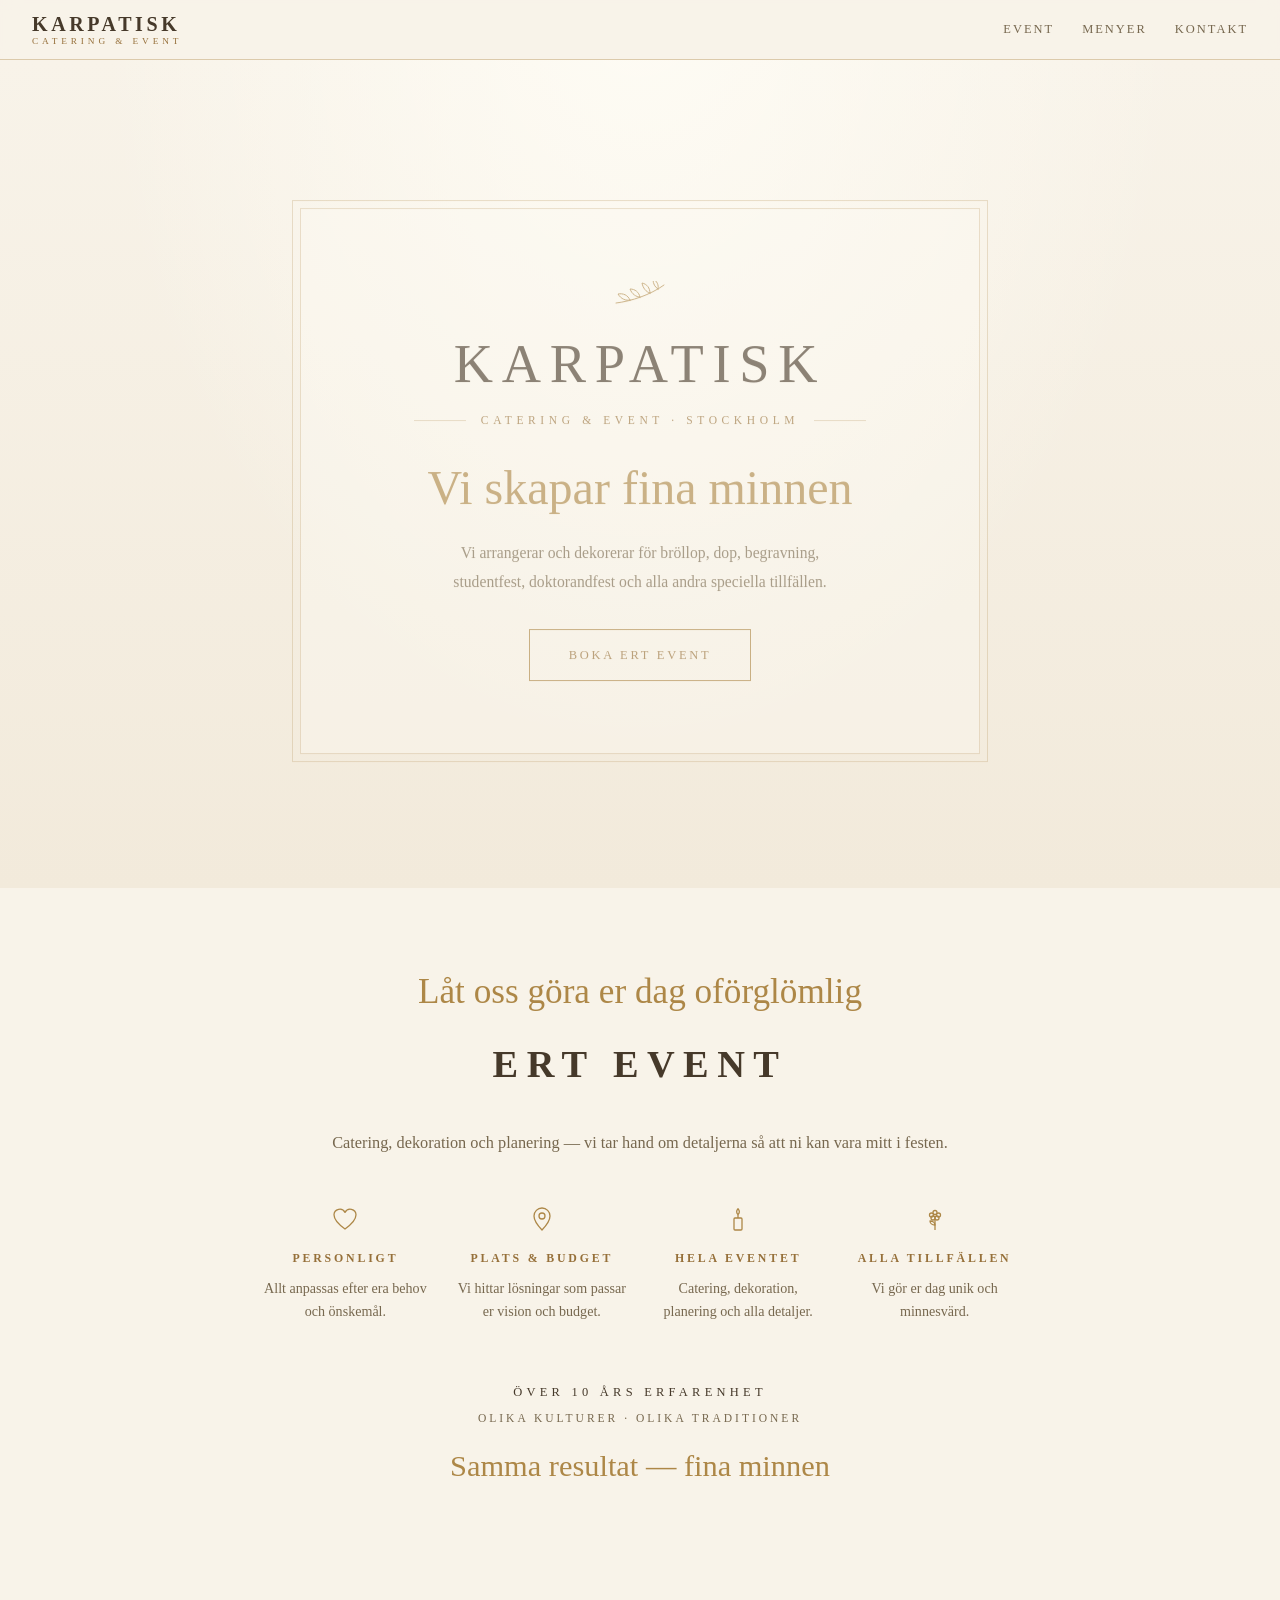
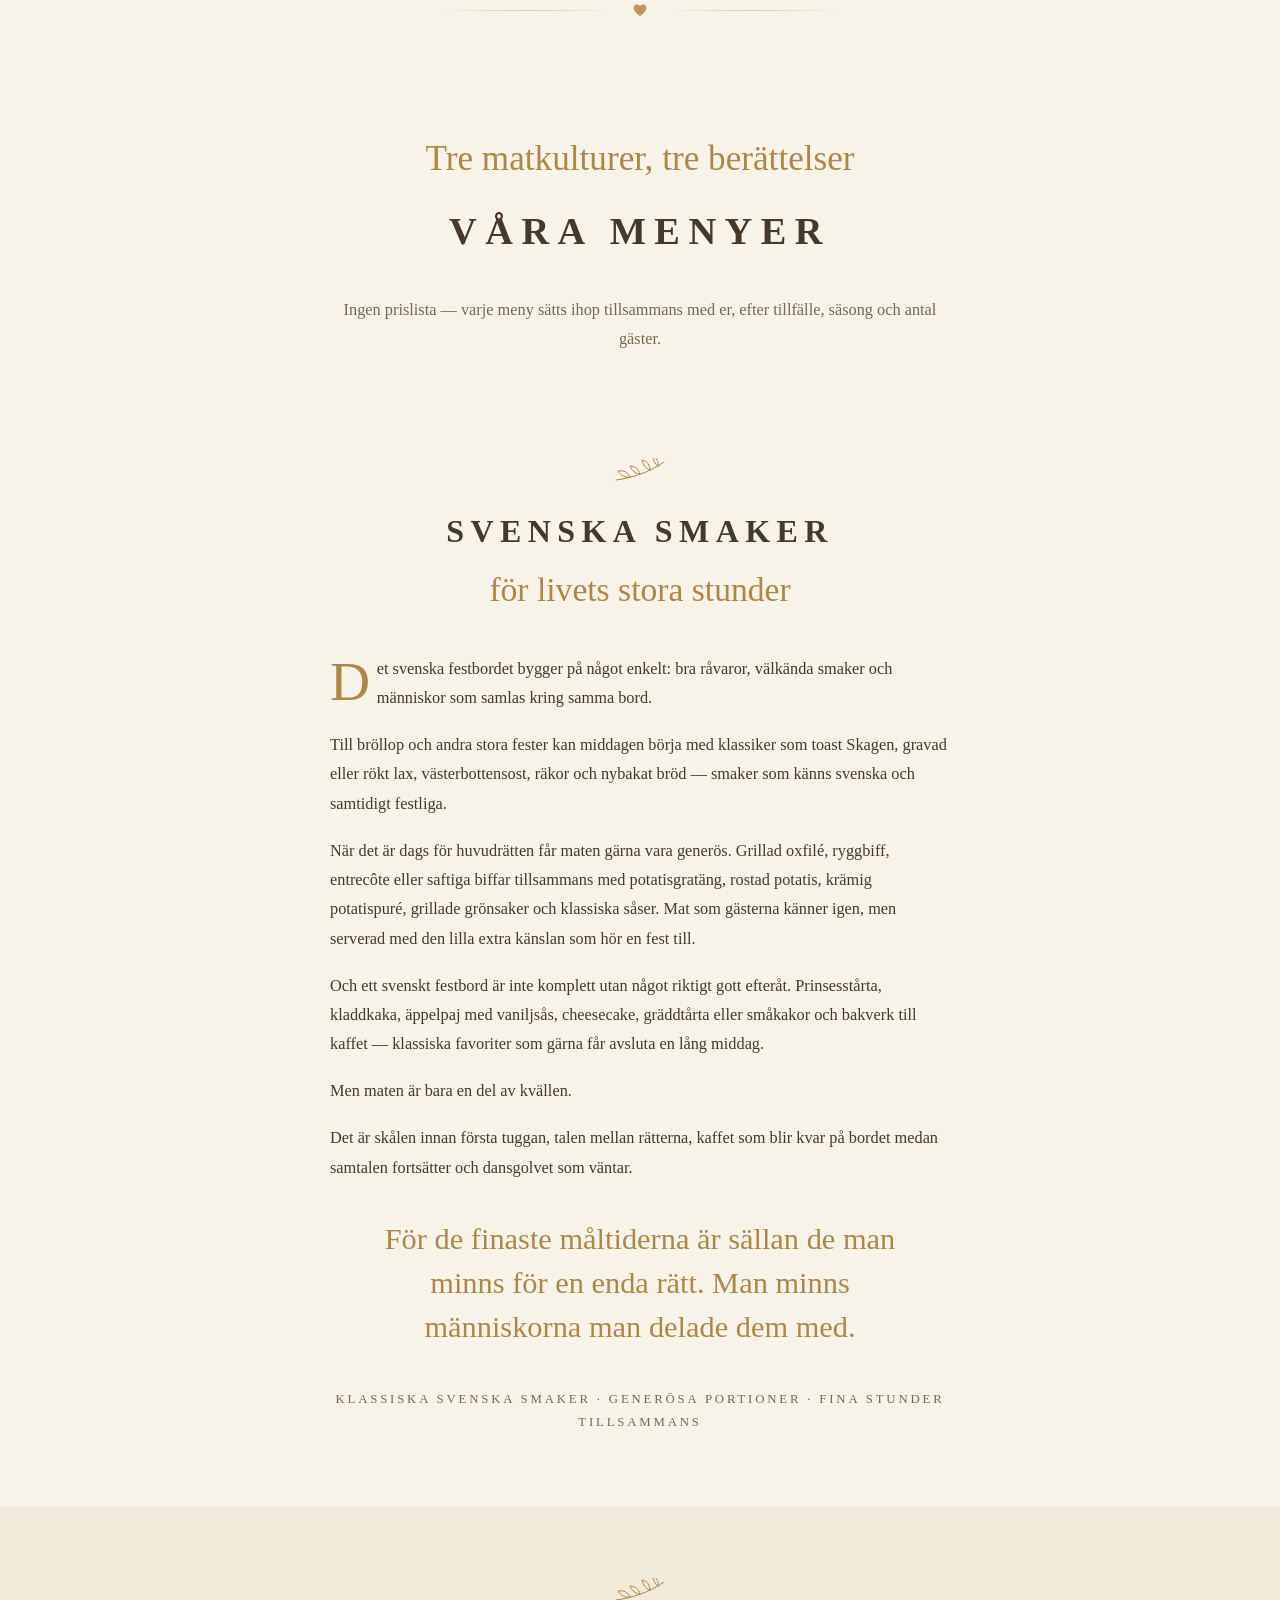
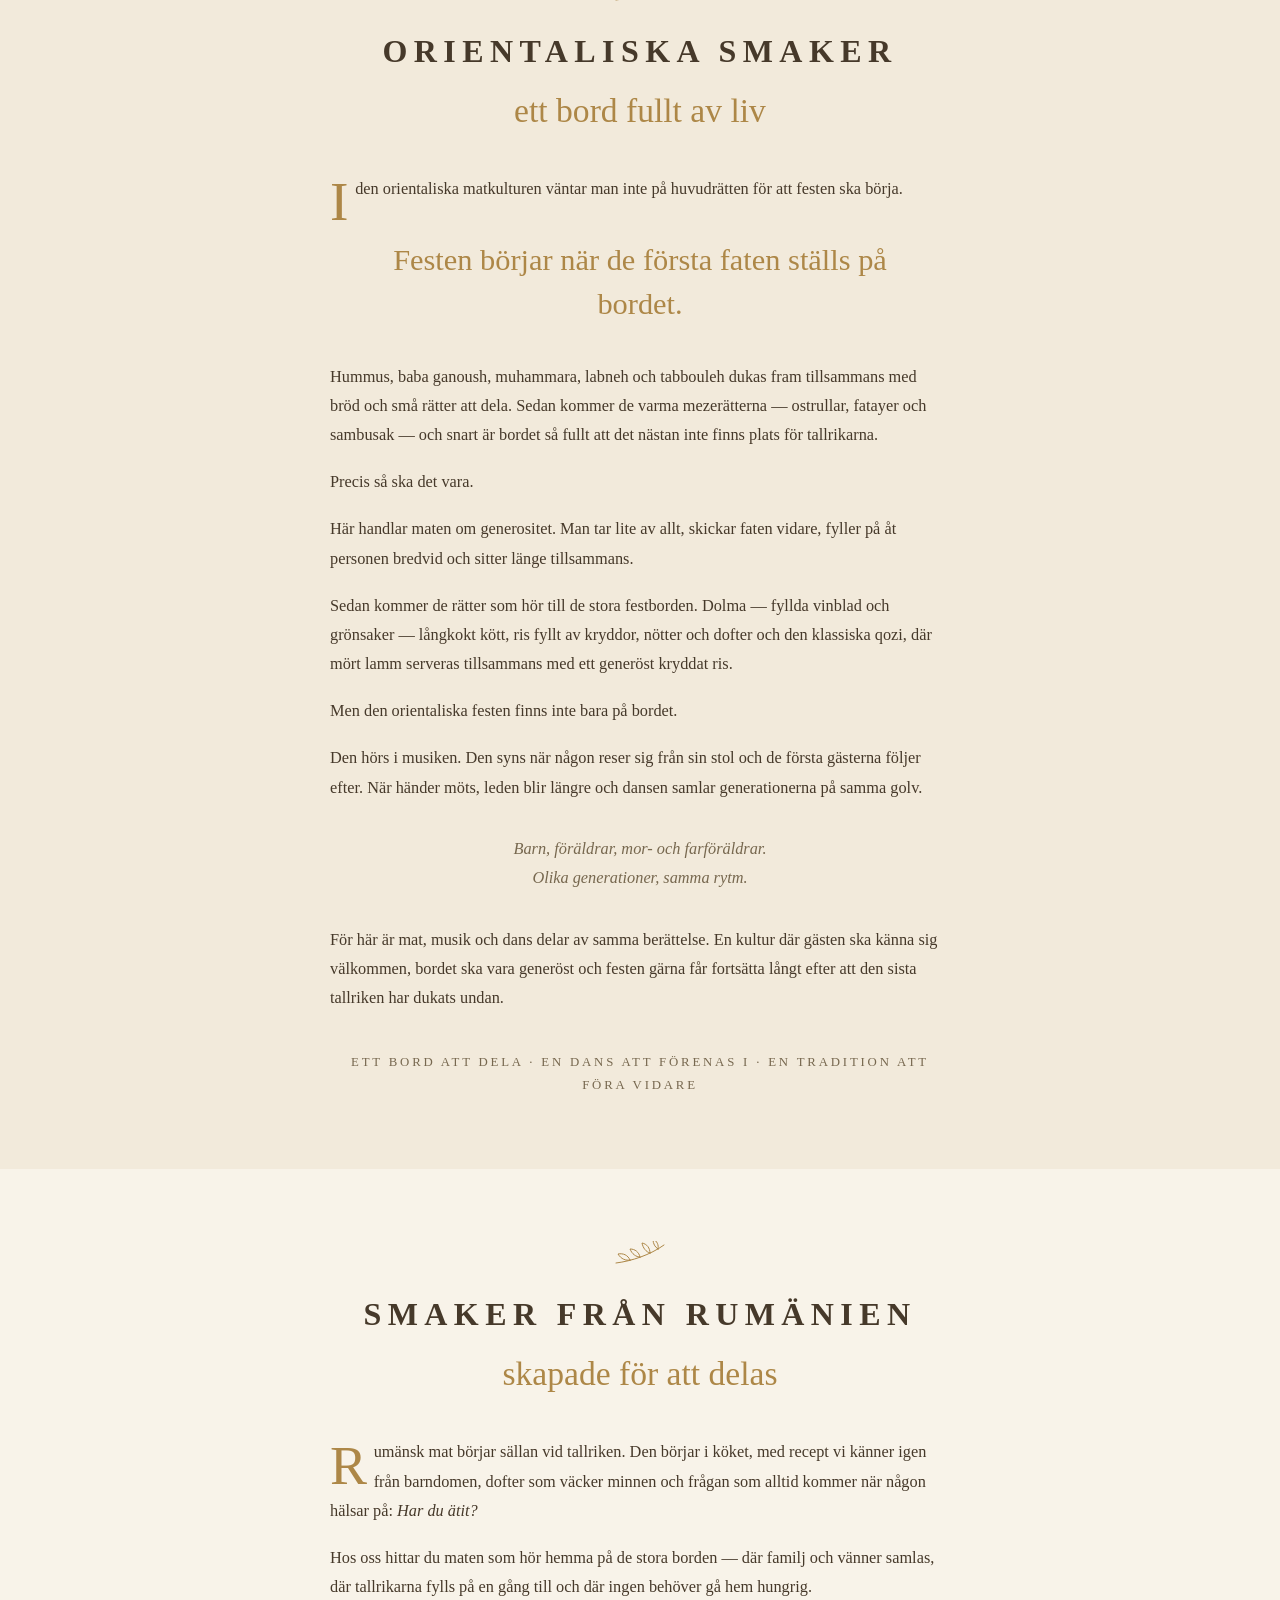
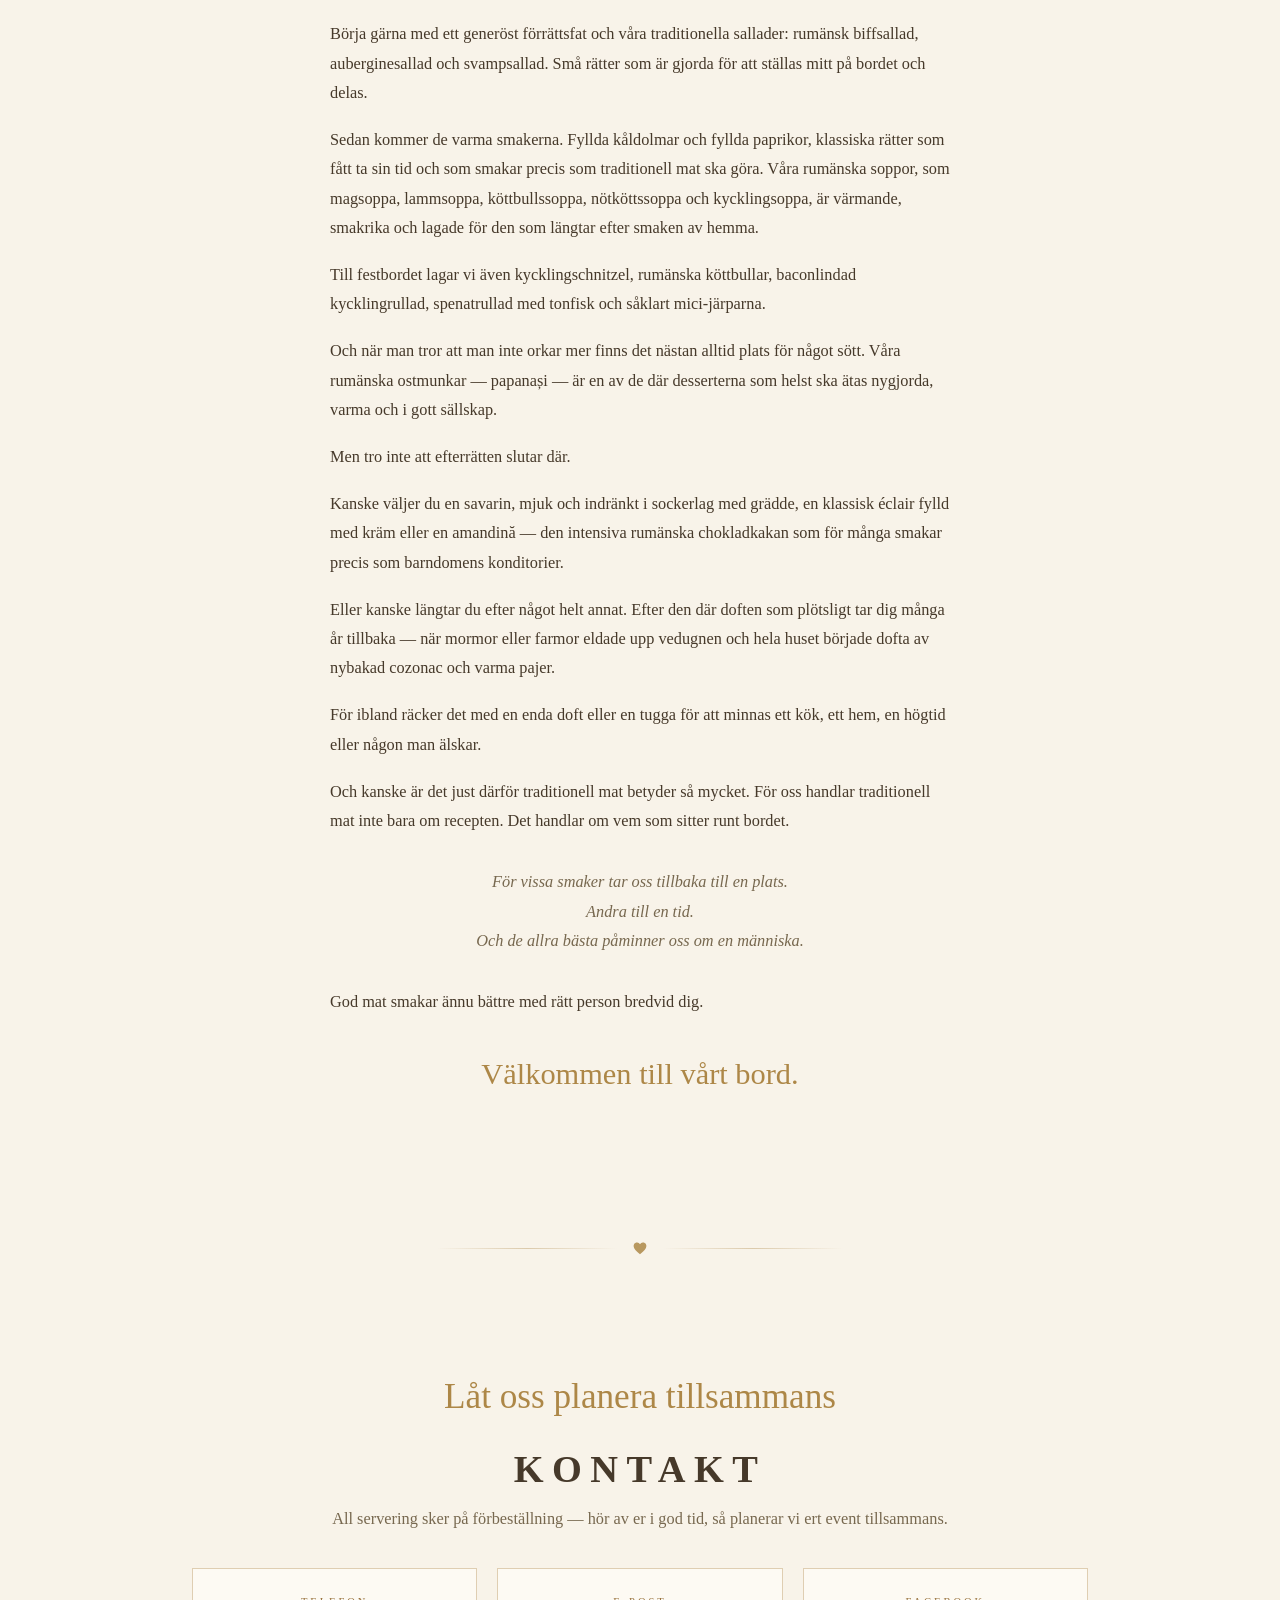
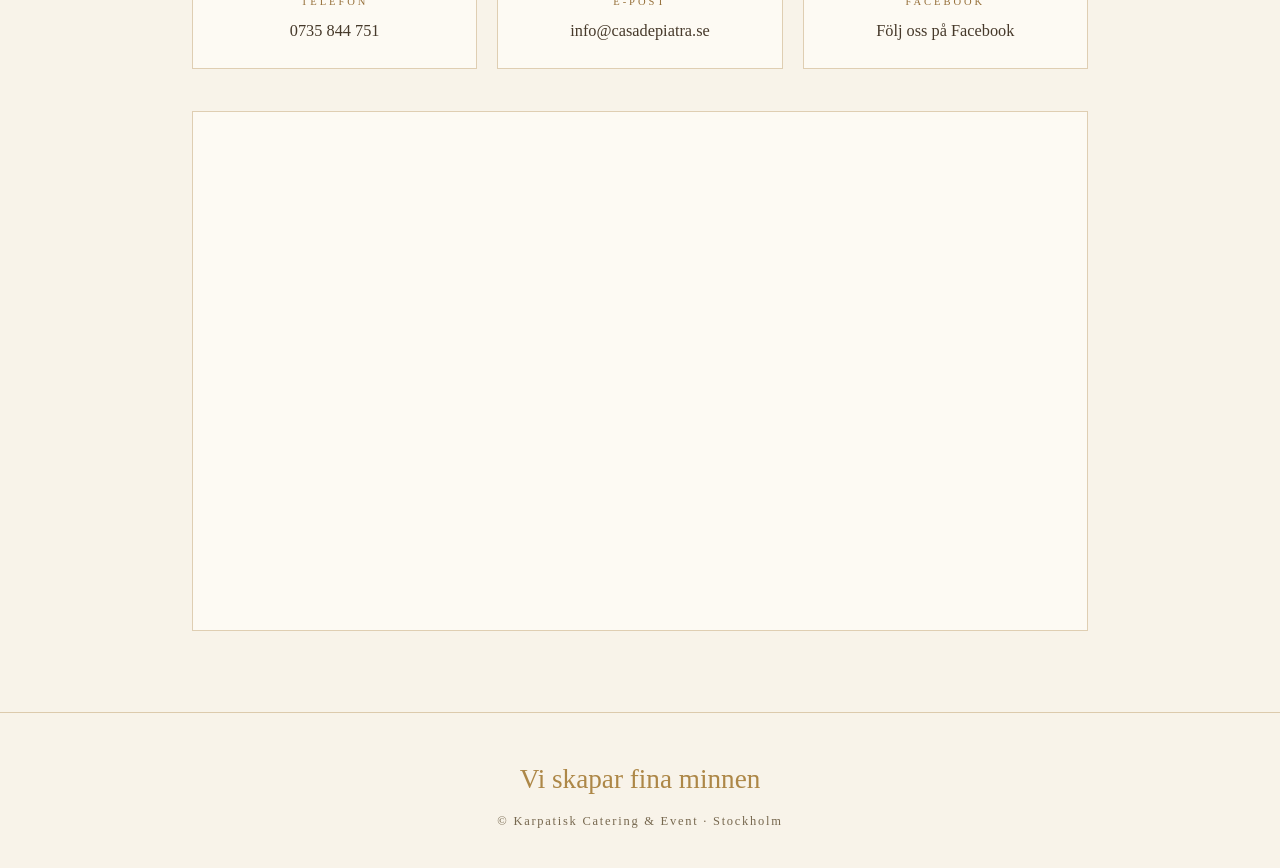
==== commit d484c444: "feat: rebrand to Karpatisk and drop Romanian version Per the site owner's feedback: the brand is Kar" ====
--- a/ro/index.html
+++ b/ro/index.html
@@ -1,194 +1,12 @@
 <!DOCTYPE html>
-<html lang="ro">
+<html lang="sv">
 <head>
   <meta charset="UTF-8">
-  <meta name="viewport" content="width=device-width, initial-scale=1.0">
-  <title>Casa de Piatră Stockholm — Catering &amp; evenimente pentru marile momente</title>
-  <meta name="description" content="Catering și organizare de evenimente în Stockholm. Meniuri festive suedeze, orientale și românești pentru nunți, botezuri și toate ocaziile speciale.">
-  <link rel="alternate" hreflang="sv" href="/sv/">
-  <link rel="alternate" hreflang="ro" href="/ro/">
-  <link rel="preconnect" href="https://fonts.googleapis.com">
-  <link rel="preconnect" href="https://fonts.gstatic.com" crossorigin>
-  <link href="https://fonts.googleapis.com/css2?family=Cormorant+Garamond:wght@500;600&family=Great+Vibes&family=Lora:ital,wght@0,400;0,600;1,400&display=swap" rel="stylesheet">
-  <link rel="stylesheet" href="../assets/style.css">
+  <meta http-equiv="refresh" content="0; url=../">
+  <link rel="canonical" href="../">
+  <title>Karpatisk — Catering &amp; Event</title>
 </head>
 <body>
-
-  <header class="site-header">
-    <a href="#hero" class="wordmark">
-      <span class="name">Casa de Piatră</span>
-      <span class="sub">Catering &amp; Event</span>
-    </a>
-    <nav class="site-nav" aria-label="Navigație principală">
-      <a href="#eveniment">Evenimente</a>
-      <a href="#meniuri">Meniuri</a>
-      <a href="#contact">Contact</a>
-    </nav>
-    <div class="lang-toggle" aria-label="Alegeți limba">
-      <a href="/sv/" onclick="localStorage.setItem('cdp-lang','sv')">SV</a>
-      <a href="/ro/" class="active" onclick="localStorage.setItem('cdp-lang','ro')">RO</a>
-    </div>
-  </header>
-
-  <section class="hero" id="hero">
-    <div class="hero-frame">
-      <svg class="sprig" width="60" height="26" viewBox="0 0 60 26" aria-hidden="true"><g fill="none" stroke="currentColor" stroke-width="1" stroke-linecap="round"><path d="M6 22C22 20 40 14 54 4"/><path d="M20 19c-2-5-7-7-12-6 3 5 8 7 12 6z"/><path d="M30 16c-1-5-5-8-10-8 2 5 6 8 10 8z"/><path d="M40 12c0-5-3-9-8-10 1 5 4 9 8 10z"/><path d="M48 8c1-4-1-8-5-10 0 5 2 8 5 10z"/></g></svg>
-      <h1>Casa de Piatră</h1>
-      <div class="subtitle-rule"><span class="subtitle">Catering &amp; Evenimente · Stockholm</span></div>
-      <p class="promise">Creăm amintiri frumoase</p>
-      <p class="occasions">Organizăm și decorăm nunți, botezuri, înmormântări, petreceri de absolvire și toate celelalte ocazii speciale.</p>
-      <a class="btn" href="#contact">Rezervați evenimentul</a>
-    </div>
-  </section>
-
-  <section id="eveniment">
-    <div class="section-inner">
-      <span class="section-kicker">Facem ca ziua voastră să fie de neuitat</span>
-      <h2>Evenimentul vostru</h2>
-      <p class="section-lead">Catering, decor și planificare — ne ocupăm noi de detalii, ca voi să fiți în mijlocul petrecerii.</p>
-
-      <div class="pillars">
-        <div class="pillar">
-          <svg class="icon" width="28" height="28" viewBox="0 0 28 28" aria-hidden="true"><path d="M14 24C7 19 3 14.5 3 9.8A5.8 5.8 0 0 1 14 7.4 5.8 5.8 0 0 1 25 9.8C25 14.5 21 19 14 24z" fill="none" stroke="currentColor" stroke-width="1.3" stroke-linejoin="round"/></svg>
-          <h3>Personal</h3>
-          <p>Totul se adaptează nevoilor și dorințelor voastre.</p>
-        </div>
-        <div class="pillar">
-          <svg class="icon" width="28" height="28" viewBox="0 0 28 28" aria-hidden="true"><g fill="none" stroke="currentColor" stroke-width="1.3" stroke-linejoin="round"><path d="M14 25s8-8.4 8-14a8 8 0 1 0-16 0c0 5.6 8 14 8 14z"/><circle cx="14" cy="11" r="3"/></g></svg>
-          <h3>Locație &amp; buget</h3>
-          <p>Găsim soluții potrivite viziunii și bugetului vostru.</p>
-        </div>
-        <div class="pillar">
-          <svg class="icon" width="28" height="28" viewBox="0 0 28 28" aria-hidden="true"><g fill="none" stroke="currentColor" stroke-width="1.3" stroke-linejoin="round"><rect x="10" y="13" width="8" height="12" rx="1"/><path d="M14 9.5c1.8-1.6 1.8-3.7 0-5.7-1.8 2-1.8 4.1 0 5.7z"/><path d="M14 9.5V13"/></g></svg>
-          <h3>Tot evenimentul</h3>
-          <p>Catering, decor, planificare și toate detaliile.</p>
-        </div>
-        <div class="pillar">
-          <svg class="icon" width="28" height="28" viewBox="0 0 28 28" aria-hidden="true"><g fill="none" stroke="currentColor" stroke-width="1.3" stroke-linejoin="round"><circle cx="14" cy="7.5" r="2"/><circle cx="10.5" cy="10" r="2"/><circle cx="17.5" cy="10" r="2"/><circle cx="12" cy="13" r="2"/><circle cx="16" cy="13" r="2"/><path d="M14 15v10"/><path d="M14 20c-3 0-5-2-5-4 3 0 5 2 5 4z"/></g></svg>
-          <h3>Toate ocaziile</h3>
-          <p>Facem ca ziua voastră să fie unică și memorabilă.</p>
-        </div>
-      </div>
-
-      <div class="experience">
-        <p class="years">Peste 10 ani de experiență</p>
-        <p class="cultures">Culturi diferite · Tradiții diferite</p>
-        <p class="result">Același rezultat — amintiri frumoase</p>
-      </div>
-    </div>
-  </section>
-
-  <div class="divider" aria-hidden="true">
-    <svg width="14" height="13" viewBox="0 0 14 13"><path d="M7 12.2C3.2 9.3.6 6.8.6 4A3.4 3.4 0 0 1 7 2.3 3.4 3.4 0 0 1 13.4 4c0 2.8-2.6 5.3-6.4 8.2z" fill="currentColor" opacity="0.85"/></svg>
-  </div>
-
-  <section id="meniuri">
-    <div class="section-inner" style="padding-bottom: 2rem;">
-      <span class="section-kicker">Trei culturi culinare, trei povești</span>
-      <h2>Meniurile noastre</h2>
-      <p class="section-lead">Fără liste de prețuri — fiecare meniu se alcătuiește împreună cu voi, după ocazie, sezon și numărul de invitați.</p>
-    </div>
-
-    <article class="chapter">
-      <div class="chapter-inner">
-        <div class="chapter-head">
-          <svg class="sprig" width="60" height="26" viewBox="0 0 60 26" aria-hidden="true"><g fill="none" stroke="currentColor" stroke-width="1" stroke-linecap="round"><path d="M6 22C22 20 40 14 54 4"/><path d="M20 19c-2-5-7-7-12-6 3 5 8 7 12 6z"/><path d="M30 16c-1-5-5-8-10-8 2 5 6 8 10 8z"/><path d="M40 12c0-5-3-9-8-10 1 5 4 9 8 10z"/><path d="M48 8c1-4-1-8-5-10 0 5 2 8 5 10z"/></g></svg>
-          <h3>Arome suedeze</h3>
-          <p class="chapter-sub">pentru marile momente ale vieții</p>
-        </div>
-        <p class="opening">Masa festivă suedeză se bazează pe ceva simplu: ingrediente bune, gusturi familiare și oameni adunați în jurul aceleiași mese.</p>
-        <p>La nunți și la alte petreceri mari, cina poate începe cu preparate clasice precum toast Skagen, somon marinat sau afumat, brânză Västerbotten, creveți și pâine proaspăt coaptă — arome tipic suedeze și totodată festive.</p>
-        <p>Când vine felul principal, mâncarea trebuie să fie generoasă. Mușchi de vită la grătar, antricot sau fripturi suculente, alături de cartofi gratinați, cartofi copți, piure cremos, legume la grătar și sosuri clasice. Mâncare pe care invitații o recunosc, dar servită cu acel ceva în plus care ține de o petrecere.</p>
-        <p>Și o masă festivă suedeză nu e completă fără ceva cu adevărat bun la sfârșit. Tort prințesă, kladdkaka, plăcintă cu mere și sos de vanilie, cheesecake, tort cu frișcă sau fursecuri și prăjituri la cafea — favorite clasice care încheie frumos o cină lungă.</p>
-        <p>Dar mâncarea e doar o parte din seară.</p>
-        <p>E toastul dinaintea primei îmbucături, discursurile dintre feluri, cafeaua rămasă pe masă în timp ce conversațiile continuă și ringul de dans care așteaptă.</p>
-        <p class="accent">Cele mai frumoase mese sunt rareori cele de care îți amintești pentru un singur fel. Îți amintești de oamenii cu care le-ai împărțit.</p>
-        <p class="outro">Arome suedeze clasice · Porții generoase · Momente frumoase împreună</p>
-      </div>
-    </article>
-
-    <article class="chapter">
-      <div class="chapter-inner">
-        <div class="chapter-head">
-          <svg class="sprig" width="60" height="26" viewBox="0 0 60 26" aria-hidden="true"><g fill="none" stroke="currentColor" stroke-width="1" stroke-linecap="round"><path d="M6 22C22 20 40 14 54 4"/><path d="M20 19c-2-5-7-7-12-6 3 5 8 7 12 6z"/><path d="M30 16c-1-5-5-8-10-8 2 5 6 8 10 8z"/><path d="M40 12c0-5-3-9-8-10 1 5 4 9 8 10z"/><path d="M48 8c1-4-1-8-5-10 0 5 2 8 5 10z"/></g></svg>
-          <h3>Arome orientale</h3>
-          <p class="chapter-sub">o masă plină de viață</p>
-        </div>
-        <p class="opening">În bucătăria orientală nu se așteaptă felul principal pentru ca petrecerea să înceapă.</p>
-        <p class="accent">Petrecerea începe când primele platouri ajung pe masă.</p>
-        <p>Hummus, baba ganoush, muhammara, labneh și tabbouleh se așază pe masă alături de pâine și mici preparate de împărțit. Apoi vin mezeurile calde — rulouri cu brânză, fatayer și sambusak — și în curând masa e atât de plină încât aproape nu mai e loc de farfurii.</p>
-        <p>Exact așa trebuie să fie.</p>
-        <p>Aici mâncarea înseamnă generozitate. Iei câte puțin din toate, dai platoul mai departe, îi pui și celui de lângă tine și stai mult la masă, împreună.</p>
-        <p>Apoi vin preparatele meselor mari de sărbătoare. Dolma — frunze de viță și legume umplute — carne gătită îndelung, orez plin de condimente, nuci și arome și clasicul qozi, miel fraged servit cu un orez bogat condimentat.</p>
-        <p>Dar petrecerea orientală nu se găsește doar pe masă.</p>
-        <p>Se aude în muzică. Se vede când cineva se ridică de pe scaun și primii invitați îl urmează. Când mâinile se prind, rândurile se lungesc și dansul adună generațiile pe același ring.</p>
-        <p class="verse">Copii, părinți, bunici.<br>Generații diferite, același ritm.</p>
-        <p>Pentru că aici mâncarea, muzica și dansul fac parte din aceeași poveste. O cultură în care oaspetele trebuie să se simtă binevenit, masa trebuie să fie generoasă, iar petrecerea poate continua mult după ce ultima farfurie a fost strânsă.</p>
-        <p class="outro">O masă de împărțit · Un dans care unește · O tradiție dusă mai departe</p>
-      </div>
-    </article>
-
-    <article class="chapter">
-      <div class="chapter-inner">
-        <div class="chapter-head">
-          <svg class="sprig" width="60" height="26" viewBox="0 0 60 26" aria-hidden="true"><g fill="none" stroke="currentColor" stroke-width="1" stroke-linecap="round"><path d="M6 22C22 20 40 14 54 4"/><path d="M20 19c-2-5-7-7-12-6 3 5 8 7 12 6z"/><path d="M30 16c-1-5-5-8-10-8 2 5 6 8 10 8z"/><path d="M40 12c0-5-3-9-8-10 1 5 4 9 8 10z"/><path d="M48 8c1-4-1-8-5-10 0 5 2 8 5 10z"/></g></svg>
-          <h3>Arome din România</h3>
-          <p class="chapter-sub">făcute pentru a fi împărțite</p>
-        </div>
-        <p class="opening">Mâncarea românească începe rareori la farfurie. Începe în bucătărie, cu rețete pe care le știm din copilărie, cu arome care trezesc amintiri și cu întrebarea care vine mereu când cineva îți calcă pragul: <em>Ai mâncat?</em></p>
-        <p>La noi găsiți mâncarea care își are locul pe mesele mari — acolo unde se adună familia și prietenii, unde farfuriile se umplu încă o dată și de unde nimeni nu pleacă flămând.</p>
-        <p>Începeți cu un platou generos de aperitive și cu salatele noastre tradiționale: salată de boeuf, salată de vinete și salată de ciuperci. Preparate mici, făcute să stea în mijlocul mesei și să fie împărțite.</p>
-        <p>Apoi vin aromele calde. Sarmale și ardei umpluți, preparate clasice care au avut timp să fiarbă pe îndelete și care au exact gustul pe care trebuie să-l aibă mâncarea tradițională. Ciorbele noastre — de burtă, de miel, de perișoare, de văcuță și de pui — sunt calde, gustoase și gătite pentru cei cărora le e dor de gustul de acasă.</p>
-        <p>Pentru masa de sărbătoare pregătim și șnițele de pui, chifteluțe românești, ruladă de pui în bacon, ruladă de spanac cu ton și, bineînțeles, mici.</p>
-        <p>Și când crezi că nu mai poți, aproape întotdeauna mai e loc de ceva dulce. Papanașii noștri sunt unul dintre acele deserturi care se mănâncă cel mai bine proaspete, calde și în companie bună.</p>
-        <p>Dar desertul nu se oprește aici.</p>
-        <p>Poate alegi un savarin moale, însiropat, cu frișcă, un ecler clasic umplut cu cremă sau o amandină — prăjitura intensă de ciocolată care pentru mulți are exact gustul cofetăriilor copilăriei.</p>
-        <p>Sau poate ți-e dor de cu totul altceva. De mirosul acela care te poartă dintr-odată cu mulți ani în urmă — când bunica aprindea cuptorul cu lemne și toată casa începea să miroasă a cozonac proaspăt și plăcinte calde.</p>
-        <p>Pentru că uneori e de ajuns un singur miros sau o singură îmbucătură ca să-ți amintești o bucătărie, o casă, o sărbătoare sau pe cineva drag.</p>
-        <p>Și poate tocmai de aceea mâncarea tradițională înseamnă atât de mult. Pentru noi, mâncarea tradițională nu e doar despre rețete. E despre cine stă în jurul mesei.</p>
-        <p class="verse">Unele gusturi ne poartă înapoi într-un loc.<br>Altele, într-un timp.<br>Iar cele mai bune ne amintesc de un om.</p>
-        <p>Mâncarea bună e și mai gustoasă cu omul potrivit alături.</p>
-        <p class="accent">Bine ați venit la masa noastră.</p>
-      </div>
-    </article>
-  </section>
-
-  <div class="divider" aria-hidden="true">
-    <svg width="14" height="13" viewBox="0 0 14 13"><path d="M7 12.2C3.2 9.3.6 6.8.6 4A3.4 3.4 0 0 1 7 2.3 3.4 3.4 0 0 1 13.4 4c0 2.8-2.6 5.3-6.4 8.2z" fill="currentColor" opacity="0.85"/></svg>
-  </div>
-
-  <section id="contact">
-    <div class="section-inner">
-      <span class="section-kicker">Să planificăm împreună</span>
-      <h2>Contact</h2>
-      <p class="contact-intro">Servim exclusiv pe bază de comandă în avans — contactați-ne din timp și planificăm evenimentul împreună.</p>
-
-      <div class="contact-grid">
-        <div class="contact-card">
-          <span class="label">Telefon</span>
-          <a href="tel:+46735844751">0735 844 751</a>
-        </div>
-        <div class="contact-card">
-          <span class="label">Email</span>
-          <a href="mailto:info@casadepiatra.se">info@casadepiatra.se</a>
-        </div>
-        <div class="contact-card">
-          <span class="label">Facebook</span>
-          <a href="https://www.facebook.com/casadepiatrastockholm/" target="_blank" rel="noopener noreferrer">Casa de Piatră Stockholm</a>
-        </div>
-      </div>
-
-      <div class="tally-form">
-        <!-- Replace TALLY_FORM_URL_HERE with your Tally.so embed URL, e.g. https://tally.so/embed/XXXXXX?alignLeft=1&hideTitle=1&transparentBackground=1 -->
-        <iframe src="TALLY_FORM_URL_HERE" title="Formular de rezervare" loading="lazy"></iframe>
-      </div>
-    </div>
-  </section>
-
-  <footer>
-    <span class="script">Creăm amintiri frumoase</span>
-    <p class="copyright">&copy; Casa de Piatră Stockholm — Catering &amp; Event</p>
-  </footer>
-
+  <p style="font-family:sans-serif;padding:2rem">Sidan har flyttat: <a href="../">karpatisk catering &amp; event</a></p>
 </body>
 </html>
